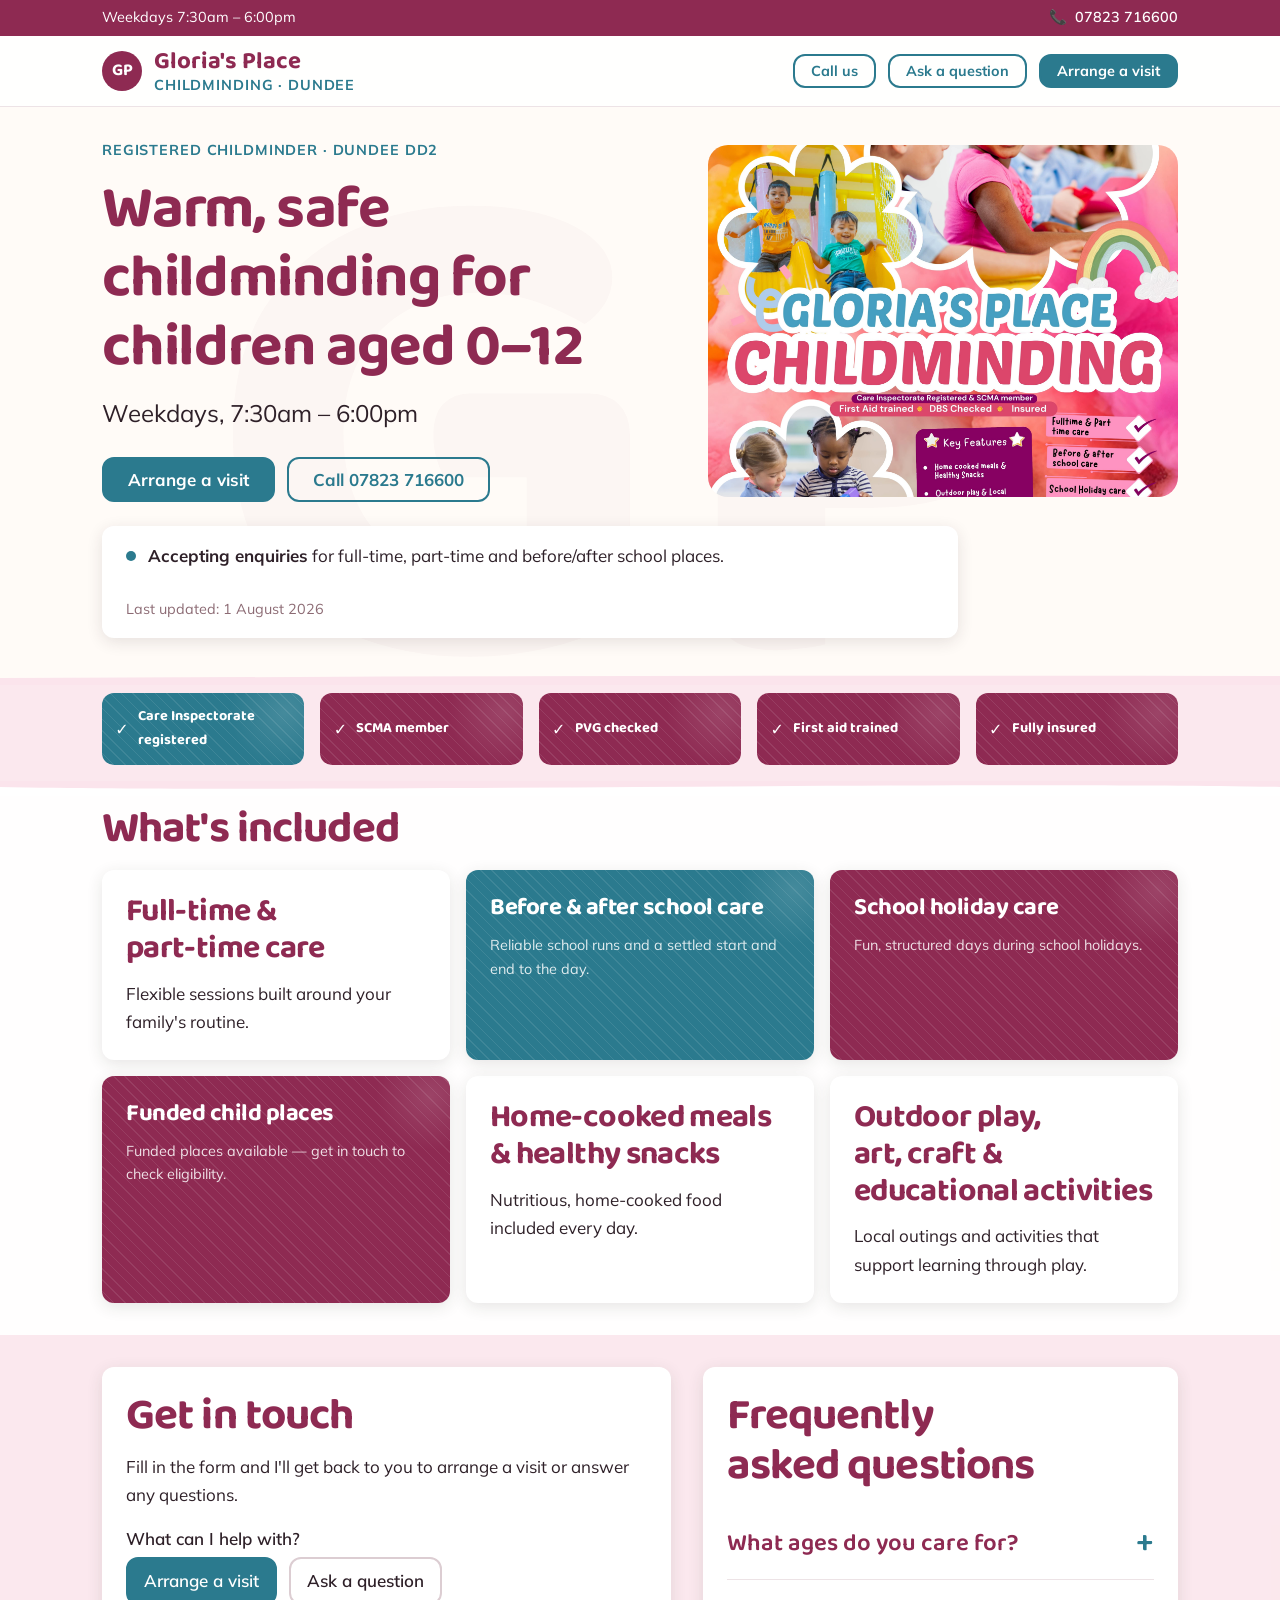
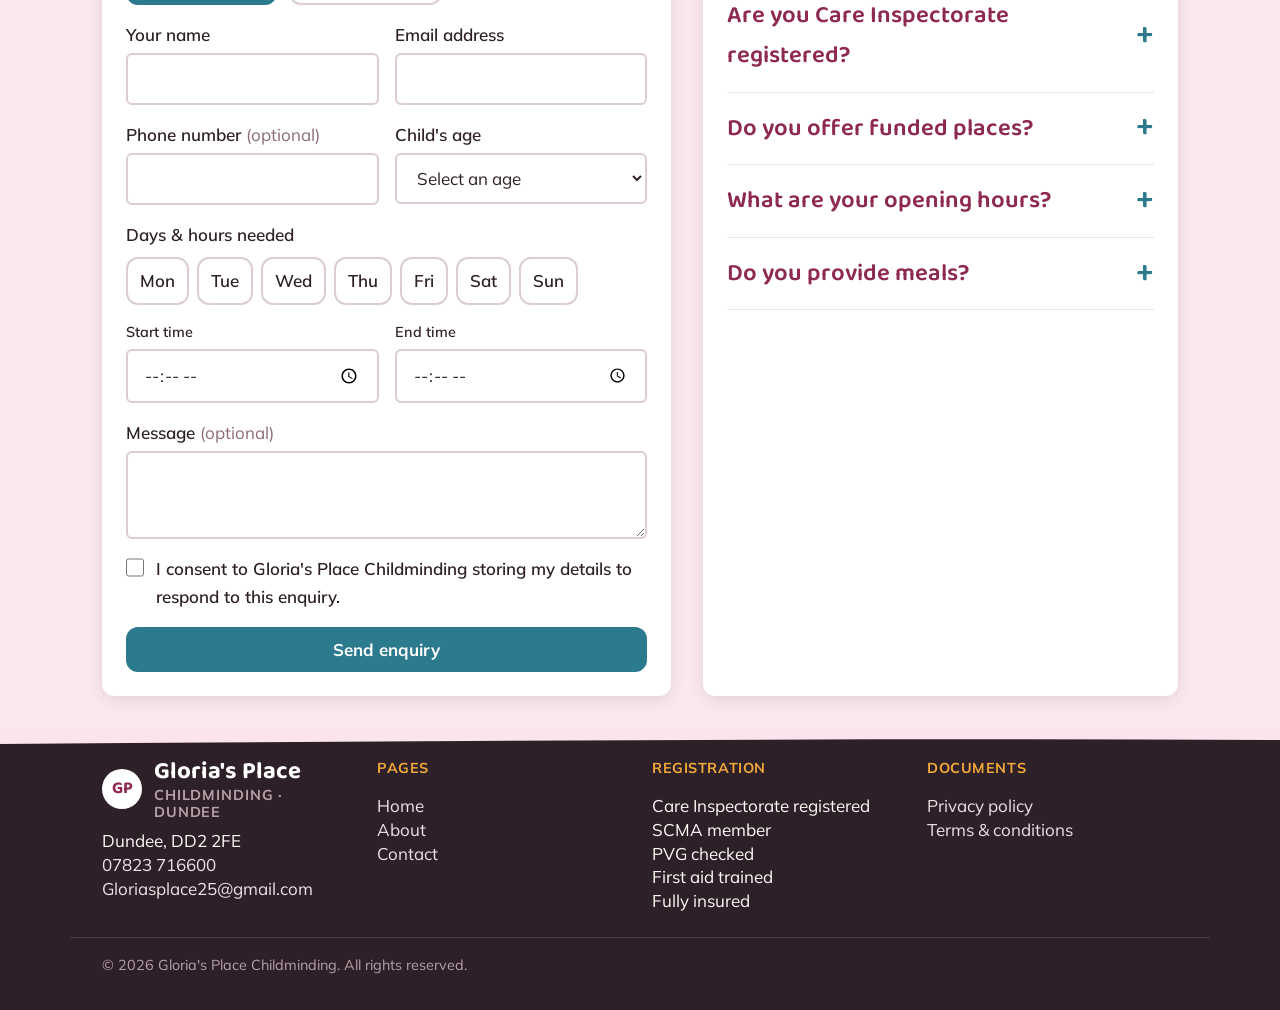
==== index.html @ 7bfb7fba "Add day/time picker for days & hours needed" ====
<!DOCTYPE html>
<html lang="en-GB">
<head>
  <meta charset="UTF-8">
  <meta name="viewport" content="width=device-width, initial-scale=1">
  <title>Gloria's Place Childminding | Registered Childminder in Dundee DD2</title>
  <meta name="description" content="Gloria's Place Childminding is a Care Inspectorate registered childminder in Dundee DD2, offering warm, safe full-time, part-time, before/after school and holiday care for children aged 0–12.">
  <link rel="canonical" href="https://www.gloriasplacechildminding.com/">

  <!-- Open Graph -->
  <meta property="og:type" content="website">
  <meta property="og:title" content="Gloria's Place Childminding | Registered Childminder in Dundee DD2">
  <meta property="og:description" content="Care Inspectorate registered childminder in Dundee DD2. Warm, safe care for ages 0–12, weekdays 7:30am–6:00pm.">
  <meta property="og:url" content="https://www.gloriasplacechildminding.com/">
  <meta property="og:image" content="https://www.gloriasplacechildminding.com/img/og-image.jpg">
  <meta property="og:locale" content="en_GB">

  <!-- Fonts: Baloo 2 (headings) + Mulish (body) — see css/styles.css --font-heading / --font-body -->
  <link rel="preconnect" href="https://fonts.googleapis.com">
  <link rel="preconnect" href="https://fonts.gstatic.com" crossorigin>
  <link href="https://fonts.googleapis.com/css2?family=Baloo+2:wght@500;600;700&family=Mulish:ital,wght@0,400;0,500;0,600;0,700;1,400&display=swap" rel="stylesheet">

  <link rel="stylesheet" href="css/styles.css">

  <!-- ChildCare structured data -->
  <script type="application/ld+json">
  {
    "@context": "https://schema.org",
    "@type": "ChildCare",
    "name": "Gloria's Place Childminding",
    "url": "https://www.gloriasplacechildminding.com/",
    "telephone": "+447823716600",
    "email": "Gloriasplace25@gmail.com",
    "address": {
      "@type": "PostalAddress",
      "addressLocality": "Dundee",
      "postalCode": "DD2 2FE",
      "addressCountry": "GB"
    },
    "areaServed": "Dundee",
    "openingHoursSpecification": [
      {
        "@type": "OpeningHoursSpecification",
        "dayOfWeek": ["Monday", "Tuesday", "Wednesday", "Thursday", "Friday"],
        "opens": "07:30",
        "closes": "18:00"
      }
    ],
    "memberOf": {
      "@type": "Organization",
      "name": "Scottish Childminding Association (SCMA)"
    }
  }
  </script>

  <style>
    /* ==========================================================================
       Page-specific CSS for index.html
       Not yet in css/styles.css — move into the stylesheet once stable.
       Uses only tokens/classes already defined in css/styles.css.
       ========================================================================== */

    /* --------------------------------------------------------------------------
       Utility strip — thin bar above the main header
       White text verified against --berry — 8.1:1, passes WCAG AA.
       -------------------------------------------------------------------------- */
    .utility-strip {
      background: var(--berry);
      color: #fff;
    }

    .utility-strip__inner {
      display: flex;
      align-items: center;
      justify-content: space-between;
      gap: var(--space-4);
      height: 36px;
      font-size: var(--step--1);
    }

    .utility-strip__hours {
      white-space: nowrap;
    }

    .utility-strip__phone {
      display: inline-flex;
      align-items: center;
      gap: var(--space-2);
      color: #fff;
      text-decoration: none;
      font-weight: 600;
      white-space: nowrap;
    }

    .utility-strip__phone:hover {
      text-decoration: underline;
    }

    @media (max-width: 639.98px) {
      .utility-strip {
        display: none;
      }
    }

    /* --------------------------------------------------------------------------
       Sticky header + nav disclosure
       -------------------------------------------------------------------------- */
    .site-header {
      position: sticky;
      top: 0;
      z-index: 50;
      background: rgba(255, 255, 255, 0.85);
      backdrop-filter: blur(8px);
      -webkit-backdrop-filter: blur(8px);
      border-bottom: 1px solid var(--n-200);
    }

    /* backdrop-filter (above) makes .site-header a containing block for
       any position:fixed descendant — including .nav-panel, which is
       exactly such a descendant once the mobile menu opens. Left as-is,
       the "full-screen" panel would be trapped inside the ~80px header
       bar instead of covering the viewport. Drop the filter while the
       panel is open so .nav-panel's fixed positioning resolves against
       the real viewport instead. */
    body.nav-open .site-header {
      backdrop-filter: none;
      -webkit-backdrop-filter: none;
    }

    .site-header__inner {
      display: grid;
      grid-template-columns: auto 1fr auto;
      align-items: center;
      gap: var(--space-4);
      padding-block: var(--space-3);
    }

    .logo {
      display: inline-flex;
      align-items: center;
      gap: var(--space-3);
      text-decoration: none;
    }

    .logo__mark {
      display: inline-flex;
      align-items: center;
      justify-content: center;
      width: 40px;
      height: 40px;
      flex-shrink: 0;
      border-radius: 50%;
      background: var(--berry);
      color: #fff;
      font-family: var(--font-heading);
      font-weight: 700;
      font-size: var(--step-0);
    }

    .logo__lockup {
      display: flex;
      flex-direction: column;
      line-height: 1.2;
    }

    .logo__name {
      font-family: var(--font-heading);
      font-size: var(--step-1);
      font-weight: 700;
      color: var(--berry);
    }

    .logo__tagline {
      font-size: var(--step--1);
      font-weight: 700;
      text-transform: uppercase;
      letter-spacing: 0.06em;
      color: var(--teal);
    }

    .site-nav {
      justify-self: center;
    }

    .site-header__actions {
      display: flex;
      align-items: center;
      gap: var(--space-3);
      justify-self: end;
      flex-shrink: 0;
    }

    /* Below 900px only "Arrange a visit" stays visible in the header —
       "Call us" and "Ask a question" move into the hamburger menu
       (.nav-actions) instead, and calling is also available via the
       sticky mobile bar. */
    @media (max-width: 899.98px) {
      .nav-call,
      .nav-question {
        display: none;
      }
    }

    /* Mobile nav uses <details>/<summary> as a no-JS accessible disclosure */
    .nav-disclosure {
      position: relative;
    }

    .nav-toggle {
      display: inline-flex;
      align-items: center;
      gap: var(--space-2);
      list-style: none;
      cursor: pointer;
      padding: var(--space-2) var(--space-3);
      border-radius: var(--radius-sm);
      font-weight: 600;
      color: var(--ink);
    }

    .nav-toggle::-webkit-details-marker {
      display: none;
    }

    .nav-toggle__bars,
    .nav-toggle__bars::before,
    .nav-toggle__bars::after {
      display: block;
      width: 22px;
      height: 2px;
      background: var(--ink);
      border-radius: 2px;
    }

    .nav-toggle__bars {
      position: relative;
    }

    .nav-toggle__bars::before,
    .nav-toggle__bars::after {
      content: "";
      position: absolute;
      left: 0;
    }

    .nav-toggle__bars::before {
      top: -7px;
    }

    .nav-toggle__bars::after {
      top: 7px;
    }

    .nav-links {
      display: flex;
      flex-direction: column;
      gap: var(--space-1);
      padding: var(--space-3) 0 0;
      margin: 0;
    }

    .nav-links a {
      display: block;
      padding: var(--space-2) var(--space-3);
      text-decoration: none;
      font-weight: 600;
      color: var(--ink);
      border-radius: var(--radius-sm);
    }

    .nav-links a:hover {
      color: var(--teal);
      background: var(--blush);
    }

    /* Duplicate CTAs shown only inside the open hamburger menu, below
       900px, so "Call us" and "Ask us" aren't lost on mobile. */
    .nav-actions {
      display: flex;
      flex-direction: column;
      gap: var(--space-2);
      margin-top: var(--space-2);
      padding-top: var(--space-3);
      border-top: 1px solid var(--n-200);
    }

    .nav-actions__row {
      display: grid;
      grid-template-columns: 1fr 1fr;
      gap: var(--space-2);
    }

    /* Below 900px the open menu is a full-screen panel rather than an
       in-flow dropdown — the <nav> it lives in is only as wide as the
       hamburger button itself (see the header-overflow fix elsewhere in
       this file), far too narrow for the nav links and buttons once
       opened. Detaching it with position: fixed lets it use the whole
       viewport instead of being squeezed into that column.
       This also restores the browser's native "hide non-summary content
       while <details> is closed" behaviour, which the unconditional
       .nav-links{display:flex} above defeats (author styles always beat
       the UA stylesheet) — scoped to mobile only, so desktop's always-on
       horizontal nav (≥900px, below) is unaffected. */
    @media (max-width: 899.98px) {
      .nav-disclosure:not([open]) .nav-panel {
        display: none;
      }

      .nav-panel {
        position: fixed;
        inset: 0;
        z-index: 70;
        display: flex;
        flex-direction: column;
        background: var(--cream);
        padding: var(--space-3);
        overflow-y: auto;
      }

      .nav-panel__top {
        display: flex;
        align-items: center;
        justify-content: space-between;
        gap: var(--space-3);
        flex-shrink: 0;
        padding-bottom: var(--space-3);
        border-bottom: 1px solid var(--n-200);
      }

      .nav-panel__close {
        display: inline-flex;
        align-items: center;
        justify-content: center;
        width: 40px;
        height: 40px;
        flex-shrink: 0;
        border: none;
        background: transparent;
        border-radius: var(--radius-sm);
        font-size: 1.75rem;
        line-height: 1;
        color: var(--ink);
      }

      .nav-panel__close:hover {
        background: var(--blush);
      }

      .nav-panel .nav-links {
        margin-top: var(--space-3);
        gap: 0;
      }

      /* min-height (not just padding) guarantees the ≥40px tap target
         even if a link's text is short enough that padding alone
         wouldn't reach it; nowrap keeps "What's included" on one line
         now that the panel is full width, not a cramped 95px column. */
      .nav-panel .nav-links a {
        display: flex;
        align-items: center;
        min-height: 40px;
        padding: 6px var(--space-2);
        white-space: nowrap;
      }

      .nav-panel .nav-actions {
        margin-top: auto;
        padding-top: var(--space-3);
        border-top: none;
      }
    }

    @media (min-width: 900px) {
      .nav-toggle {
        display: none;
      }

      /* Overrides the browser's default "hide non-summary content of a
         closed <details>" behaviour so the nav stays a normal horizontal
         row on wider screens regardless of the details' open state. */
      .nav-links {
        display: flex !important;
        flex-direction: row;
        gap: var(--space-3);
        padding: 0;
      }

      .nav-links a {
        padding: var(--space-2) 0;
      }

      /* The full-screen mobile panel's own logo/close row and its
         duplicate buttons have no part on desktop — the real logo and
         buttons live in their own header elements, and the nav row
         above is always visible regardless of the details' state. */
      .nav-panel__top {
        display: none !important;
      }

      .nav-actions {
        display: none !important;
      }

      /* Only worth pinning to full size once it's sharing the row with
         the logo and full nav (≥900px) — see .nav-cta below. */
      .nav-cta {
        flex-shrink: 0;
      }
    }

    /* Header gets crowded with logo + nav + three buttons in this range —
       widen the nav-link gap back out once there's more room to spare. */
    @media (min-width: 1100px) {
      .nav-links {
        gap: var(--space-5);
      }
    }

    /* Below 900px .nav-cta is a plain flex child (not flex-shrink:0 — see
       the ≥900px override above) so its label can wrap onto a second line
       instead of forcing the header wider than the viewport. Even so,
       logo + hamburger + this button don't all fit under ~400px, and the
       sticky mobile bar already duplicates both actions at the bottom of
       the screen, so drop it there rather than let the header overflow. */
    @media (max-width: 399.98px) {
      .site-header__actions {
        display: none;
      }
    }

    /* --------------------------------------------------------------------------
       Hero
       -------------------------------------------------------------------------- */
    .hero__inner {
      display: grid;
      gap: var(--space-6);
    }

    @media (min-width: 760px) {
      .hero__inner {
        grid-template-columns: 1.1fr 0.9fr;
        align-items: center;
      }
    }

    .eyebrow {
      font-size: var(--step--1);
      font-weight: 700;
      text-transform: uppercase;
      letter-spacing: 0.06em;
      color: var(--teal);
      margin-bottom: var(--space-3);
    }

    .hero__hours {
      font-size: var(--step-1);
      color: var(--ink);
      margin-top: var(--space-3);
    }

    .hero__actions {
      display: flex;
      flex-wrap: wrap;
      gap: var(--space-3);
      margin-top: var(--space-5);
    }

    .hero__media {
      aspect-ratio: 4 / 3;
      overflow: hidden;
    }

    .hero__photo {
      display: block;
      width: 100%;
      height: 100%;
      object-fit: cover;
      object-position: center;
      border-radius: var(--radius-lg);
    }

    /* --------------------------------------------------------------------------
       Availability card
       -------------------------------------------------------------------------- */
    .availability-card {
      display: inline-flex;
      align-items: center;
      gap: var(--space-3);
      background: #fff;
      border-radius: var(--radius-md);
      box-shadow: var(--shadow);
      padding: var(--space-4) var(--space-5);
      flex-wrap: wrap;
    }

    .availability-dot {
      width: 10px;
      height: 10px;
      border-radius: 50%;
      background: var(--teal);
      flex-shrink: 0;
    }

    .availability-updated {
      color: var(--n-500);
      font-size: var(--step--1);
      width: 100%;
    }

    /* --------------------------------------------------------------------------
       Trust strip
       -------------------------------------------------------------------------- */
    .trust-list {
      display: grid;
      grid-template-columns: repeat(2, 1fr);
      gap: var(--space-4);
    }

    @media (min-width: 900px) {
      .trust-list {
        grid-template-columns: repeat(5, 1fr);
      }
    }

    /* .trust-item just stretches the grid cell; its .card-solid__content
       (flex, see below) holds the actual icon + label arrangement so that
       content still centres correctly if a sibling card grows taller. */
    .trust-item {
      display: flex;
    }

    .trust-item .card-solid__content {
      display: flex;
      flex-direction: column;
      align-items: flex-start;
      gap: var(--space-2);
      text-align: left;
      width: 100%;
    }

    @media (min-width: 900px) {
      .trust-item .card-solid__content {
        flex-direction: row;
        align-items: center;
      }
    }

    .trust-item__icon {
      display: inline-flex;
      align-items: center;
      justify-content: center;
      width: 16px;
      height: 16px;
      font-size: 1rem;
      line-height: 1;
      color: #fff;
      flex-shrink: 0;
    }

    .trust-item__label {
      font-family: var(--font-heading);
      font-size: var(--step--1);
      font-weight: 700;
      color: #fff;
    }

    /* --------------------------------------------------------------------------
       What's included cards
       -------------------------------------------------------------------------- */
    .card-grid {
      display: grid;
      gap: var(--space-4);
    }

    @media (min-width: 640px) {
      .card-grid {
        grid-template-columns: repeat(2, 1fr);
      }
    }

    @media (min-width: 960px) {
      .card-grid {
        grid-template-columns: repeat(3, 1fr);
      }
    }

    .card {
      background: #fff;
      border-radius: var(--radius-md);
      box-shadow: var(--shadow);
      padding: var(--space-5);
    }

    /* .card-solid already matches .card's border-radius/padding — add the
       same shadow so solid and plain cards read as one consistent grid. */
    .card-grid .card-solid {
      box-shadow: var(--shadow);
    }

    /* --------------------------------------------------------------------------
       Get in touch + FAQ — single band, two columns at 1024px+
       -------------------------------------------------------------------------- */
    .contact-faq {
      display: grid;
      gap: var(--space-6);
    }

    .contact-faq__form,
    .contact-faq__faq {
      background: #fff;
      border-radius: var(--radius-md);
      padding: var(--space-5);
      box-shadow: var(--shadow);
    }

    @media (max-width: 639.98px) {
      .contact-faq__form,
      .contact-faq__faq {
        padding: var(--space-4);
      }
    }

    @media (min-width: 1024px) {
      .contact-faq {
        /* Form gets slightly more room than the FAQ column for its fields */
        grid-template-columns: 1.2fr 1fr;
        /* Stretch (not start) so both cards match height */
        align-items: stretch;
      }
    }

    .faq-item {
      border-bottom: 1px solid var(--n-200);
      padding-block: var(--space-4);
    }

    .faq-item summary {
      display: flex;
      align-items: center;
      justify-content: space-between;
      gap: var(--space-3);
      list-style: none;
      cursor: pointer;
      font-family: var(--font-heading);
      color: var(--berry);
      font-weight: 600;
      font-size: var(--step-1);
    }

    .faq-item summary::-webkit-details-marker {
      display: none;
    }

    .faq-item summary::after {
      content: "+";
      font-size: var(--step-2);
      color: var(--teal);
      line-height: 1;
      flex-shrink: 0;
    }

    .faq-item[open] summary::after {
      content: "\2212";
    }

    .faq-item p {
      margin-top: var(--space-3);
    }

    .enquiry-form {
      display: grid;
      gap: var(--space-4);
    }

    .enquiry-form textarea {
      min-height: 5.5rem;
    }

    @media (min-width: 640px) {
      .enquiry-form {
        grid-template-columns: 1fr 1fr;
      }

      .field--full,
      .enquiry-submit {
        grid-column: 1 / -1;
      }
    }

    .field-optional {
      font-weight: 400;
      color: var(--n-500);
    }

    /* "What can I help with?" chips — real radio inputs, visually hidden
       (not display:none, so they stay focusable) with the adjacent label
       styled as the tappable chip. */
    .field--intent {
      border: 0;
      padding: 0;
      min-width: 0;
    }

    .field--intent legend {
      display: block;
      font-weight: 600;
      color: var(--ink);
      margin-bottom: var(--space-1);
      padding: 0;
    }

    .intent-choices {
      display: flex;
      flex-wrap: wrap;
      gap: var(--space-3);
    }

    .intent-chip {
      display: inline-flex;
      align-items: center;
      justify-content: center;
      padding: var(--space-2) var(--space-4);
      border: 2px solid var(--n-300);
      border-radius: var(--radius-md);
      margin-bottom: 0;
      font-weight: 600;
      color: var(--ink);
      cursor: pointer;
      text-align: center;
    }

    .intent-chip:hover {
      border-color: var(--teal);
    }

    .intent-input:checked + .intent-chip {
      background: var(--teal);
      border-color: var(--teal);
      color: #fff;
    }

    .intent-input:focus-visible + .intent-chip {
      outline: 3px solid var(--berry);
      outline-offset: 3px;
      border-radius: var(--radius-sm);
    }

    /* "Days & hours needed" chips — same visually-hidden-input-plus-label
       pattern as .intent-chip above, but checkboxes (multiple selectable)
       instead of radios. */
    .field--days-hours {
      border: 0;
      padding: 0;
      min-width: 0;
    }

    .field--days-hours legend {
      display: block;
      font-weight: 600;
      color: var(--ink);
      margin-bottom: var(--space-2);
      padding: 0;
    }

    .day-choices {
      display: flex;
      flex-wrap: wrap;
      gap: var(--space-2);
      margin-bottom: var(--space-4);
    }

    .day-chip {
      display: inline-flex;
      align-items: center;
      justify-content: center;
      min-width: 3rem;
      padding: var(--space-2) var(--space-3);
      border: 2px solid var(--n-300);
      border-radius: var(--radius-md);
      margin-bottom: 0;
      font-weight: 600;
      color: var(--ink);
      cursor: pointer;
      text-align: center;
    }

    .day-chip:hover {
      border-color: var(--teal);
    }

    .day-input:checked + .day-chip {
      background: var(--teal);
      border-color: var(--teal);
      color: #fff;
    }

    .day-input:focus-visible + .day-chip {
      outline: 3px solid var(--berry);
      outline-offset: 3px;
      border-radius: var(--radius-sm);
    }

    .time-range {
      display: flex;
      gap: var(--space-4);
    }

    .time-range__field {
      flex: 1 1 0%;
    }

    .time-range__field label {
      font-size: var(--step--1);
    }

    .field--checkbox {
      display: flex;
      align-items: flex-start;
      flex-wrap: wrap;
      gap: var(--space-3);
    }

    /* Nudge the checkbox down from the top of the flex line so it aligns
       with the cap-height of the label's first line, not the line box. */
    .field--checkbox input[type="checkbox"] {
      margin-top: 0.2em;
      flex-shrink: 0;
    }

    .field--checkbox label {
      display: inline;
      margin-bottom: 0;
      /* flex-basis: 0 (not auto) — with auto, the flex algorithm sizes this
         item by its full unwrapped sentence width for line-fitting, which
         is wider than the field, so it wraps below the checkbox entirely
         before shrinking ever applies. 0 lets it size purely from grow. */
      flex: 1 1 0%;
    }

    .field--checkbox .form-error {
      flex-basis: 100%;
    }

    /* Footer styles now live in css/styles.css — shared with privacy.html. */

    /* --------------------------------------------------------------------------
       Sticky mobile action bar
       -------------------------------------------------------------------------- */
    .mobile-bar {
      position: fixed;
      left: 0;
      right: 0;
      bottom: 0;
      z-index: 60;
      display: flex;
      box-shadow: var(--shadow);
      border-top: 1px solid var(--n-200);
    }

    .mobile-bar__link {
      flex: 1 1 50%;
      display: flex;
      align-items: center;
      justify-content: center;
      gap: var(--space-2);
      padding: var(--space-4);
      font-weight: 700;
      text-decoration: none;
      color: #fff;
    }

    .mobile-bar__link--call {
      background: var(--teal);
    }

    .mobile-bar__link--enquire {
      background: var(--berry);
    }

    @media (min-width: 760px) {
      .mobile-bar {
        display: none;
      }
    }

    /* .mobile-bar and .nav-panel are both position:fixed but sit in
       different stacking contexts (.nav-panel's ancestor .site-header has
       its own z-index), so .nav-panel's z-index only wins against other
       content inside .site-header — .mobile-bar, being a sibling further
       down the page, would still paint on top of it. Hiding it while the
       panel is open sidesteps that entirely, and doubles as better UX:
       the panel already has its own (bigger) call/enquire actions. */
    body.nav-open .mobile-bar {
      display: none;
    }

    @media (max-width: 759.98px) {
      body {
        padding-bottom: 4.25rem;
      }
    }

    /* --------------------------------------------------------------------------
       Background watermark — large "GP" monogram, fixed behind all content.
       inset: 0 + overflow: hidden keeps the container pinned to the exact
       viewport box, so the oversized 55vw text can never widen the page's
       scrollable area, however wide the glyphs render.
       -------------------------------------------------------------------------- */
    .watermark {
      position: fixed;
      inset: 0;
      z-index: -1;
      display: flex;
      align-items: center;
      justify-content: center;
      overflow: hidden;
      pointer-events: none;
    }

    .watermark__text {
      font-family: var(--font-heading);
      font-weight: 700;
      font-size: 55vw;
      line-height: 1;
      white-space: nowrap;
      color: var(--berry);
      opacity: 0.025;
    }

    /* Solid section backgrounds sit above the watermark in paint order and
       hide it completely, so the light bands below are let down to ~80%
       opacity. Scoped to index.html only (privacy.html reuses .band--paper
       and has no watermark). Cards, form fields and the footer are left
       untouched — they stay fully opaque. */
    #about.band--blush,
    #enquiry.band--blush {
      background: rgba(251, 228, 236, 0.8); /* --blush at 80% */
    }

    #included.band--paper {
      background: rgba(255, 255, 255, 0.8); /* #fff at 80% */
    }
  </style>
</head>
<body>
  <div class="watermark" aria-hidden="true">
    <span class="watermark__text">GP</span>
  </div>

  <a class="skip" href="#main">Skip to main content</a>

  <!-- ==========================================================================
       Utility strip
       ========================================================================== -->
  <div class="utility-strip">
    <div class="wrap utility-strip__inner">
      <p class="utility-strip__hours">Weekdays 7:30am – 6:00pm</p>
      <a class="utility-strip__phone" href="tel:07823716600">
        <span aria-hidden="true">&#128222;</span> 07823 716600
      </a>
    </div>
  </div>

  <!-- ==========================================================================
       Header
       ========================================================================== -->
  <header class="site-header">
    <div class="wrap site-header__inner">
      <a class="logo" href="#top">
        <span class="logo__mark" aria-hidden="true">GP</span>
        <span class="logo__lockup">
          <span class="logo__name">Gloria's Place</span>
          <span class="logo__tagline">Childminding · Dundee</span>
        </span>
      </a>

      <nav class="site-nav" aria-label="Primary">
        <details class="nav-disclosure">
          <summary class="nav-toggle" aria-label="Menu">
            <span class="nav-toggle__bars" aria-hidden="true"></span>
            Menu
          </summary>
          <div class="nav-panel">
            <div class="nav-panel__top">
              <a class="logo" href="#top">
                <span class="logo__mark" aria-hidden="true">GP</span>
                <span class="logo__lockup">
                  <span class="logo__name">Gloria's Place</span>
                  <span class="logo__tagline">Childminding · Dundee</span>
                </span>
              </a>
              <button type="button" class="nav-panel__close" aria-label="Close menu">
                <span aria-hidden="true">&times;</span>
              </button>
            </div>

            <ul class="nav-links">
              <li><a href="#top">Home</a></li>
              <li><a href="#about">About</a></li>
              <li><a href="#included">What's included</a></li>
              <li><a href="#faq">Questions</a></li>
              <li><a href="#enquiry">Contact</a></li>
            </ul>

            <div class="nav-actions">
              <a class="btn btn--primary btn--wide" href="?intent=visit#enquiry">Arrange a visit</a>
              <div class="nav-actions__row">
                <a class="btn btn--ghost" href="tel:07823716600">Call us</a>
                <a class="btn btn--ghost" href="?intent=question#enquiry">Ask us</a>
              </div>
            </div>
          </div>
        </details>
      </nav>

      <div class="site-header__actions">
        <a class="btn btn--ghost btn--sm nav-call" href="tel:07823716600">Call us</a>
        <a class="btn btn--ghost btn--sm nav-question" href="?intent=question#enquiry">Ask a question</a>
        <a class="btn btn--primary btn--sm nav-cta" href="?intent=visit#enquiry">Arrange a visit</a>
      </div>
    </div>
  </header>

  <main id="main">
    <!-- ==========================================================================
         Hero
         ========================================================================== -->
    <section class="hero band" id="top">
      <div class="wrap hero__inner">
        <div class="hero__content">
          <p class="eyebrow">Registered childminder · Dundee DD2</p>
          <h1>Warm, safe childminding for children aged 0–12</h1>
          <p class="hero__hours">Weekdays, 7:30am – 6:00pm</p>
          <div class="hero__actions">
            <a class="btn btn--primary" href="?intent=visit#enquiry">Arrange a visit</a>
            <a class="btn btn--ghost" href="tel:07823716600">Call 07823 716600</a>
          </div>
        </div>
        <div class="hero__media">
          <!-- TODO: temporary stand-in — replace with a real photo of the setting -->
          <img
            class="hero__photo"
            src="img/flyer.jpg"
            width="3712"
            height="5250"
            loading="eager"
            alt="Gloria's Place Childminding flyer showing services and contact details"
          >
        </div>
      </div>
    </section>

    <!-- ==========================================================================
         Availability
         ========================================================================== -->
    <section class="band" id="availability-section">
      <div class="wrap">
        <h2 class="visually-hidden" id="availability-heading">Current availability</h2>
        <div id="availability" class="availability-card" role="status" aria-live="polite" aria-labelledby="availability-heading">
          <span class="availability-dot" aria-hidden="true"></span>
          <p><strong>Accepting enquiries</strong> for full-time, part-time and before/after school places.</p>
          <p class="availability-updated">Last updated: <time datetime="2026-08-01">1 August 2026</time></p>
        </div>
      </div>
    </section>

    <svg class="divider divider--about" viewBox="0 0 1440 60" preserveAspectRatio="none" aria-hidden="true" style="background-color: var(--cream);">
      <path d="M0,32 C480,26 960,20 1440,24 L1440,60 L0,60 Z" style="fill: var(--blush);"></path>
    </svg>

    <!-- ==========================================================================
         Trust strip
         ========================================================================== -->
    <section class="band band--tight band--blush" id="about" aria-label="Accreditations and checks">
      <div class="wrap">
        <h2 class="visually-hidden">Accreditations and checks</h2>
        <ul class="trust-list">
          <li class="trust-item card-solid card-solid--sm card-solid--teal">
            <div class="card-solid__content">
              <span class="trust-item__icon" aria-hidden="true">&#10003;</span>
              <strong class="trust-item__label">Care Inspectorate registered</strong>
            </div>
            <!-- TODO: insert the actual Care Inspectorate registration/CS number once confirmed -->
          </li>
          <li class="trust-item card-solid card-solid--sm">
            <div class="card-solid__content">
              <span class="trust-item__icon" aria-hidden="true">&#10003;</span>
              <strong class="trust-item__label">SCMA member</strong>
            </div>
          </li>
          <li class="trust-item card-solid card-solid--sm">
            <div class="card-solid__content">
              <span class="trust-item__icon" aria-hidden="true">&#10003;</span>
              <strong class="trust-item__label">PVG checked</strong>
            </div>
          </li>
          <li class="trust-item card-solid card-solid--sm">
            <div class="card-solid__content">
              <span class="trust-item__icon" aria-hidden="true">&#10003;</span>
              <strong class="trust-item__label">First aid trained</strong>
            </div>
          </li>
          <li class="trust-item card-solid card-solid--sm">
            <div class="card-solid__content">
              <span class="trust-item__icon" aria-hidden="true">&#10003;</span>
              <strong class="trust-item__label">Fully insured</strong>
            </div>
          </li>
        </ul>
      </div>
    </section>

    <svg class="divider divider--included" viewBox="0 0 1440 60" preserveAspectRatio="none" aria-hidden="true" style="background-color: var(--blush);">
      <path d="M0,24 C360,48 1080,0 1440,24 L1440,60 L0,60 Z" style="fill: #fff;"></path>
    </svg>

    <!-- ==========================================================================
         What's included
         ========================================================================== -->
    <section class="band band--paper" id="included">
      <div class="wrap">
        <h2>What's included</h2>
        <div class="card-grid">
          <article class="card">
            <h3>Full-time &amp; part-time care</h3>
            <p>Flexible sessions built around your family's routine.</p>
          </article>
          <article class="card-solid card-solid--teal">
            <div class="card-solid__content">
              <h3 class="card-solid__value">Before &amp; after school care</h3>
              <p class="card-solid__note">Reliable school runs and a settled start and end to the day.</p>
            </div>
          </article>
          <article class="card-solid">
            <div class="card-solid__content">
              <h3 class="card-solid__value">School holiday care</h3>
              <p class="card-solid__note">Fun, structured days during school holidays.</p>
            </div>
          </article>
          <article class="card-solid">
            <div class="card-solid__content">
              <h3 class="card-solid__value">Funded child places</h3>
              <p class="card-solid__note">Funded places available — get in touch to check eligibility.</p>
            </div>
          </article>
          <article class="card">
            <h3>Home-cooked meals &amp; healthy snacks</h3>
            <p>Nutritious, home-cooked food included every day.</p>
          </article>
          <article class="card">
            <h3>Outdoor play, art, craft &amp; educational activities</h3>
            <p>Local outings and activities that support learning through play.</p>
          </article>
        </div>
      </div>
    </section>

    <!-- TODO: testimonials or about section goes here once content is available -->

    <!-- ==========================================================================
         Get in touch + FAQ
         ========================================================================== -->
    <section class="band band--blush" id="enquiry">
      <div class="wrap contact-faq">
        <div class="contact-faq__form">
          <h2>Get in touch</h2>
          <p>Fill in the form and I'll get back to you to arrange a visit or answer any questions.</p>

          <form class="enquiry-form" action="#" method="post" novalidate>
            <fieldset class="field field--full field--intent">
              <legend>What can I help with?</legend>
              <div class="intent-choices">
                <input type="radio" id="intent-visit" name="intent" value="visit" class="visually-hidden intent-input" checked>
                <label for="intent-visit" class="intent-chip">Arrange a visit</label>

                <input type="radio" id="intent-question" name="intent" value="question" class="visually-hidden intent-input">
                <label for="intent-question" class="intent-chip">Ask a question</label>
              </div>
            </fieldset>

            <div class="field">
              <label for="parent-name">Your name</label>
              <input type="text" id="parent-name" name="parent-name" autocomplete="name" aria-describedby="parent-name-error" required>
              <span class="form-error" id="parent-name-error">Please enter your name.</span>
            </div>

            <div class="field">
              <label for="email">Email address</label>
              <input type="email" id="email" name="email" autocomplete="email" aria-describedby="email-error" required>
              <span class="form-error" id="email-error">Please enter a valid email address.</span>
            </div>

            <div class="field">
              <label for="phone">Phone number <span class="field-optional">(optional)</span></label>
              <input type="tel" id="phone" name="phone" autocomplete="tel" aria-describedby="phone-error">
              <span class="form-error" id="phone-error">Please enter a valid phone number.</span>
            </div>

            <div class="field">
              <label for="child-age">Child's age</label>
              <select id="child-age" name="child-age" aria-describedby="child-age-error" required>
                <option value="">Select an age</option>
                <option value="under-1">Under 1</option>
                <option value="1-2">1–2 years</option>
                <option value="3-4">3–4 years</option>
                <option value="5-7">5–7 years</option>
                <option value="8-12">8–12 years</option>
              </select>
              <span class="form-error" id="child-age-error">Please select your child's age.</span>
            </div>

            <fieldset class="field field--full field--days-hours">
              <legend>Days &amp; hours needed</legend>

              <div class="day-choices">
                <input type="checkbox" id="day-mon" class="visually-hidden day-input" value="Mon">
                <label for="day-mon" class="day-chip">Mon</label>

                <input type="checkbox" id="day-tue" class="visually-hidden day-input" value="Tue">
                <label for="day-tue" class="day-chip">Tue</label>

                <input type="checkbox" id="day-wed" class="visually-hidden day-input" value="Wed">
                <label for="day-wed" class="day-chip">Wed</label>

                <input type="checkbox" id="day-thu" class="visually-hidden day-input" value="Thu">
                <label for="day-thu" class="day-chip">Thu</label>

                <input type="checkbox" id="day-fri" class="visually-hidden day-input" value="Fri">
                <label for="day-fri" class="day-chip">Fri</label>

                <input type="checkbox" id="day-sat" class="visually-hidden day-input" value="Sat">
                <label for="day-sat" class="day-chip">Sat</label>

                <input type="checkbox" id="day-sun" class="visually-hidden day-input" value="Sun">
                <label for="day-sun" class="day-chip">Sun</label>
              </div>

              <div class="time-range">
                <div class="time-range__field">
                  <label for="start-time">Start time</label>
                  <input type="time" id="start-time">
                </div>
                <div class="time-range__field">
                  <label for="end-time">End time</label>
                  <input type="time" id="end-time">
                </div>
              </div>

              <input type="hidden" id="days-hours" name="days-hours">
              <span class="form-error" id="days-hours-error">Please let us know the days and hours you need.</span>
            </fieldset>

            <div class="field field--full">
              <label for="message">Message <span class="field-optional">(optional)</span></label>
              <textarea id="message" name="message" aria-describedby="message-error"></textarea>
              <span class="form-error" id="message-error">There's a problem with your message.</span>
            </div>

            <div class="field field--checkbox field--full">
              <input type="checkbox" id="consent" name="consent" aria-describedby="consent-error" required>
              <label for="consent">I consent to Gloria's Place Childminding storing my details to respond to this enquiry.</label>
              <span class="form-error" id="consent-error">Please confirm consent to continue.</span>
            </div>

            <button type="submit" class="btn btn--primary btn--wide enquiry-submit">Send enquiry</button>
          </form>
        </div>

        <div class="contact-faq__faq" id="faq">
          <h2 id="faq-heading">Frequently asked questions</h2>
          <div class="faq-list">
            <details class="faq-item">
              <summary>What ages do you care for?</summary>
              <p>I care for children aged 0–12, including before and after school care and school holiday care.</p>
            </details>
            <details class="faq-item">
              <summary>Are you Care Inspectorate registered?</summary>
              <p>Yes — I'm registered with the Care Inspectorate, a member of the Scottish Childminding Association (SCMA), PVG checked, first aid trained and fully insured.</p>
            </details>
            <details class="faq-item">
              <summary>Do you offer funded places?</summary>
              <p>Yes, funded child places are available — get in touch to check current availability for your child's age group.</p>
            </details>
            <details class="faq-item">
              <summary>What are your opening hours?</summary>
              <p>I'm open weekdays from 7:30am to 6:00pm, offering full-time and part-time care.</p>
            </details>
            <details class="faq-item">
              <summary>Do you provide meals?</summary>
              <p>Yes, home-cooked meals and healthy snacks are included, alongside outdoor play, local outings, and art, craft and educational activities.</p>
            </details>
          </div>
        </div>
      </div>
    </section>
  </main>

  <svg class="divider divider--footer" viewBox="0 0 1440 60" preserveAspectRatio="none" aria-hidden="true" style="background-color: var(--blush);">
    <path d="M0,32 C480,26 960,20 1440,24 L1440,60 L0,60 Z" style="fill: var(--ink);"></path>
  </svg>

  <!-- ==========================================================================
       Footer
       ========================================================================== -->
  <footer class="site-footer">
    <div class="wrap footer__inner">
      <div class="footer__col">
        <div class="logo">
          <span class="logo__mark" aria-hidden="true">GP</span>
          <span class="logo__lockup">
            <span class="logo__name">Gloria's Place</span>
            <span class="logo__tagline">Childminding · Dundee</span>
          </span>
        </div>
        <address>
          Dundee, DD2 2FE<br class="footer__addr-break">
          <a href="tel:07823716600">07823 716600</a><br>
          <a href="mailto:Gloriasplace25@gmail.com">Gloriasplace25@gmail.com</a>
        </address>
      </div>

      <div class="footer__col footer__col--pages">
        <p class="footer__heading">Pages</p>
        <ul class="footer__links-list">
          <li><a href="#top">Home</a></li>
          <li><a href="#about">About</a></li>
          <li><a href="#enquiry">Contact</a></li>
        </ul>
      </div>

      <div class="footer__col footer__col--documents">
        <p class="footer__heading">Documents</p>
        <ul class="footer__links-list">
          <li><a href="privacy.html">Privacy policy</a></li>
          <!-- TODO: build terms.html — placeholder link until the page exists -->
          <li><a href="#">Terms &amp; conditions</a></li>
        </ul>
      </div>

      <div class="footer__col footer__col--registration">
        <p class="footer__heading">Registration</p>
        <ul class="footer__links-list">
          <li>Care Inspectorate registered</li>
          <li>SCMA member</li>
          <li>PVG checked</li>
          <li>First aid trained</li>
          <li>Fully insured</li>
        </ul>
        <!-- TODO: insert the actual Care Inspectorate registration/CS number here once confirmed -->
      </div>
    </div>

    <div class="wrap footer__bottom">
      <p>&copy; 2026 Gloria's Place Childminding. All rights reserved.</p>
    </div>
  </footer>

  <!-- ==========================================================================
       Sticky mobile action bar
       ========================================================================== -->
  <div class="mobile-bar">
    <a class="mobile-bar__link mobile-bar__link--call" href="tel:07823716600">
      <span aria-hidden="true">&#128222;</span> Call
    </a>
    <a class="mobile-bar__link mobile-bar__link--enquire" href="?intent=question#enquiry">
      <span aria-hidden="true">&#9993;</span> Enquire
    </a>
  </div>

  <script src="js/main.js"></script>
  <script>
  (function () {
    "use strict";

    var SUPABASE_URL = "https://kbblexnmskeqhafbdxnx.supabase.co";
    var SUPABASE_ANON_KEY = "eyJhbGciOiJIUzI1NiIsInR5cCI6IkpXVCJ9.eyJpc3MiOiJzdXBhYmFzZSIsInJlZiI6ImtiYmxleG5tc2tlcWhhZmJkeG54Iiwicm9sZSI6ImFub24iLCJpYXQiOjE3ODczNDQ3NjcsImV4cCI6MjEwMjkyMDc2N30.W_TTpvBhGNIcuWMBy1476HAc5oC0QTpnkjOVEPyGtko";

    var form = document.querySelector(".enquiry-form");
    if (!form) return;

    var statusEl = document.createElement("p");
    statusEl.className = "form-status";
    statusEl.setAttribute("role", "status");
    statusEl.setAttribute("aria-live", "polite");
    form.appendChild(statusEl);

    function setStatus(message, isError) {
      statusEl.textContent = message;
      statusEl.classList.toggle("form-status--error", !!isError);
    }

    form.addEventListener("submit", function (event) {
      event.preventDefault();

      var consentInput = form.querySelector("#consent");
      if (!consentInput || !consentInput.checked) {
        alert("Please confirm consent to continue.");
        return;
      }

      var intentInput = form.querySelector('input[name="intent"]:checked');

      var payload = {
        enquiry_type: intentInput ? intentInput.value : null,
        parent_name: form.querySelector("#parent-name").value,
        email: form.querySelector("#email").value,
        phone: form.querySelector("#phone").value,
        child_age: form.querySelector("#child-age").value,
        days_hours_needed: form.querySelector("#days-hours").value,
        message: form.querySelector("#message").value,
        consent_given: consentInput.checked
      };

      var submitBtn = form.querySelector(".enquiry-submit");
      if (submitBtn) submitBtn.disabled = true;

      fetch(SUPABASE_URL + "/rest/v1/enquiries", {
        method: "POST",
        headers: {
          "apikey": SUPABASE_ANON_KEY,
          "Authorization": "Bearer " + SUPABASE_ANON_KEY,
          "Content-Type": "application/json",
          "Prefer": "return=minimal"
        },
        body: JSON.stringify(payload)
      })
        .then(function (response) {
          if (!response.ok) {
            return response.text().then(function (text) {
              throw new Error("Supabase insert failed (" + response.status + "): " + text);
            });
          }
          form.reset();
          setStatus("Thanks! Your enquiry has been sent — I'll get back to you soon.", false);
        })
        .catch(function (error) {
          console.error("Enquiry form submission failed:", error);
          setStatus("Sorry, something went wrong sending your enquiry. Please try again or email us directly.", true);
        })
        .finally(function () {
          if (submitBtn) submitBtn.disabled = false;
        });
    });
  })();
  </script>
</body>
</html>
---- css/styles.css ----
/* ==========================================================================
   Gloria's Place Childminding — CSS foundation
   Vanilla CSS, mobile-first, no framework, no build step.
   Brand: warm pink + teal, desaturated from a print flyer for screen use.
   ========================================================================== */

/* --------------------------------------------------------------------------
   Fonts (Google Fonts)
   Baloo 2   — friendly, rounded  → headings
   Mulish    — clean, readable   → body copy
   Loaded via <link rel="preconnect"> + <link rel="stylesheet"> in the HTML
   <head> — see --font-heading / --font-body below.
   -------------------------------------------------------------------------- */

/* --------------------------------------------------------------------------
   Design tokens
   -------------------------------------------------------------------------- */
:root {
  /* Brand colours — desaturated for screen legibility */
  --berry: #8e2a52; /* headings, strong text */
  --teal: #2b7a8e; /* buttons, links, interactive — darkened from the flyer's
                       #3e8fa8 so white button text clears WCAG AA (4.9:1) */
  --teal-dark: #205d6c; /* hover/active state for teal */
  --blush: #fbe4ec; /* section background tint — deepened for separation from --cream */
  --berry-tint: #f5dce5; /* emphasis section background, deeper than --blush */
  --cream: #fffbf7; /* page background */
  --sun: #f2a93b; /* small accents only — badges, icons, underlines */
  --ink: #2e2028; /* body text */
  --error: #b3392a; /* form validation, desaturated warm red to match palette */
  --error-tint: #f8e2de; /* error message background */
  --success: #3f7a4e; /* form success confirmation, desaturated green to match palette */
  --success-tint: #e3ede3; /* success message background */

  /* Neutral scale — tinted from --ink rather than pure grey */
  --n-100: #f7f1f3; /* faint fills */
  --n-200: #ede3e6; /* hairline borders on light bg */
  --n-300: #dccdd2; /* default borders, dividers */
  --n-400: #b8a0a8; /* disabled text, placeholders */
  --n-500: #8c6b74; /* secondary/muted text on light bg */
  --n-600: #5a424a; /* muted text needing stronger contrast */

  /* Fluid type scale: clamp(min, preferred, max) */
  --step--1: clamp(0.83rem, 0.8rem + 0.14vw, 0.9rem);
  --step-0: clamp(1rem, 0.95rem + 0.25vw, 1.0625rem);
  --step-1: clamp(1.25rem, 1.15rem + 0.5vw, 1.5rem);
  --step-2: clamp(1.6rem, 1.4rem + 1vw, 2rem);
  --step-3: clamp(2rem, 1.7rem + 1.5vw, 2.75rem);
  --step-4: clamp(2.5rem, 2rem + 2.5vw, 3.75rem);

  /* Spacing scale */
  --space-1: 0.25rem;
  --space-2: 0.5rem;
  --space-3: 0.75rem;
  --space-4: 1rem;
  --space-5: 1.5rem;
  --space-6: 2rem;
  --space-7: 3rem;
  --space-8: 4rem;

  /* Radii */
  --radius-sm: 6px;
  --radius-md: 12px;
  --radius-lg: 20px;

  /* Shadow — tinted warm-dark rather than pure black */
  --shadow: 0 4px 16px rgba(46, 32, 40, 0.12);

  /* Fonts */
  --font-heading: "Baloo 2", "Segoe UI", system-ui, sans-serif;
  --font-body: "Mulish", "Segoe UI", system-ui, sans-serif;
}

/* --------------------------------------------------------------------------
   Modern reset
   -------------------------------------------------------------------------- */
*,
*::before,
*::after {
  box-sizing: border-box;
}

* {
  margin: 0;
}

html {
  -webkit-text-size-adjust: 100%;
  text-size-adjust: 100%;
  overflow-x: hidden;
}

body {
  min-height: 100dvh;
  line-height: 1.65;
  overflow-x: hidden;
}

/* Set via JS while the full-screen mobile nav panel is open, so the page
   behind it can't be scrolled. */
body.nav-open {
  overflow: hidden;
}

img,
picture,
svg,
video {
  display: block;
  max-width: 100%;
}

input,
button,
textarea,
select {
  font: inherit;
  color: inherit;
}

button {
  cursor: pointer;
}

ul,
ol {
  list-style: none;
  padding: 0;
}

a {
  color: inherit;
  text-decoration-thickness: max(2px, 0.08em);
  text-underline-offset: 0.15em;
}

table {
  border-collapse: collapse;
  width: 100%;
}

/* --------------------------------------------------------------------------
   Reduced motion
   -------------------------------------------------------------------------- */
@media (prefers-reduced-motion: reduce) {
  *,
  *::before,
  *::after {
    animation-duration: 0.01ms !important;
    animation-iteration-count: 1 !important;
    transition-duration: 0.01ms !important;
    scroll-behavior: auto !important;
  }
}

/* --------------------------------------------------------------------------
   Base typography
   -------------------------------------------------------------------------- */
body {
  background: var(--cream);
  color: var(--ink);
  font-family: var(--font-body);
  font-size: var(--step-0);
  font-weight: 400;
}

h1,
h2,
h3,
h4 {
  font-family: var(--font-heading);
  color: var(--berry);
  font-weight: 700;
  letter-spacing: -0.02em;
  line-height: 1.15;
}

h2,
h3,
h4 {
  text-wrap: balance;
}

h1 {
  font-size: var(--step-4);
}

h2 {
  font-size: var(--step-3);
}

h3 {
  font-size: var(--step-2);
}

h4 {
  font-size: var(--step-1);
}

p {
  max-width: 65ch;
}

/* Vertical rhythm — reset zeroes all margins, so restore spacing between
   adjacent content blocks explicitly rather than via blanket margins. */
p + p,
p + ul,
p + ol,
ul + p {
  margin-top: var(--space-4);
}

/* Tighter than paragraph-to-paragraph — copy should sit close to the
   heading that introduces it. */
h2 + p,
h3 + p {
  margin-top: var(--space-3);
}

/* Eyebrow labels sit flush against the heading that follows, not floating */
.eyebrow + h1,
.eyebrow + h2,
.eyebrow + h3 {
  margin-top: 0;
}

small {
  font-size: var(--step--1);
}

a {
  color: var(--teal);
}

a:hover {
  color: var(--teal-dark);
}

strong,
b {
  font-weight: 700;
}

/* .prose — restores list styling inside content areas (the global
   ul, ol { list-style: none } reset above is meant for nav, not copy).
   Apply to the list itself (<ul class="prose">) or to a containing
   element wrapping one or more lists. */
.prose ul,
.prose ol,
ul.prose,
ol.prose {
  list-style: revert;
  padding-left: var(--space-5);
}

.prose li + li {
  margin-top: var(--space-2);
}

/* --------------------------------------------------------------------------
   Accessibility — visible focus ring
   -------------------------------------------------------------------------- */
:focus-visible {
  outline: 3px solid var(--berry);
  outline-offset: 3px;
  border-radius: var(--radius-sm);
}

/* --------------------------------------------------------------------------
   Skip-to-content link
   -------------------------------------------------------------------------- */
.skip {
  position: absolute;
  top: -100%;
  left: var(--space-4);
  z-index: 100;
  background: var(--berry);
  color: #fff;
  padding: var(--space-3) var(--space-5);
  border-radius: 0 0 var(--radius-sm) var(--radius-sm);
  font-weight: 600;
  text-decoration: none;
  transition: top 0.15s ease;
}

.skip:focus {
  top: 0;
}

/* --------------------------------------------------------------------------
   Visually hidden (screen-reader only) content
   -------------------------------------------------------------------------- */
.visually-hidden {
  position: absolute;
  width: 1px;
  height: 1px;
  padding: 0;
  margin: -1px;
  overflow: hidden;
  clip: rect(0, 0, 0, 0);
  white-space: nowrap;
  border: 0;
}

/* --------------------------------------------------------------------------
   Layout — container and section bands
   -------------------------------------------------------------------------- */
.wrap {
  width: 100%;
  max-width: 1140px;
  margin-inline: auto;
  padding-inline: var(--space-4);
}

@media (min-width: 640px) {
  .wrap {
    padding-inline: var(--space-6);
  }
}

.band {
  padding-block: var(--space-5);
}

@media (min-width: 960px) {
  .band {
    padding-block: var(--space-6);
  }
}

/* The hero's own bottom padding plus the availability band's top padding
   stack up with no divider between them (same cream background both
   sides), so the card ends up much further from the CTA buttons above it
   than it needs to be. Tighten both sides, plus the card's own heading-
   to-content margin (its heading is visually-hidden, so that margin was
   only ever adding dead space here, not separating visible content). */
#top {
  padding-bottom: var(--space-2);
}

#availability-section {
  padding-top: var(--space-2);
}

#availability {
  margin-top: var(--space-2);
}

/* Half-padding variant for sections that need less breathing room */
.band--tight {
  padding-block: var(--space-3);
}

@media (min-width: 960px) {
  .band--tight {
    padding-block: var(--space-4);
  }
}

/* The trust strip sits directly under a wave divider too, so it needs less
   top clearance than .band--tight's own default — bottom padding is left
   as-is so the badges keep their usual space above the next divider. */
#about {
  padding-top: var(--space-2);
}

/* "What's included" sits directly under a wave divider, so it needs less
   top clearance than a standard .band — bottom padding is left at the
   .band default so the cards keep their usual space below them. */
#included {
  padding-top: var(--space-2);
}

/* Section content wrapper spacing — the gap between a section's heading
   (or intro text) and the cards, grid, list or form beneath it.
   Centralized here rather than repeated per-component in index.html so
   every section reads the same intro-to-content distance.
   .trust-list is excluded — its heading is visually-hidden, so this
   margin would just be dead space on top of .band--tight's own padding. */
.card-grid,
.faq-list,
.enquiry-form,
.availability-card {
  margin-top: var(--space-4);
}

.band--blush {
  background: var(--blush);
}

.band--paper {
  background: #fff;
}

.band--tint {
  background: var(--berry-tint);
}

/* Hairline separator — use when two light bands sit adjacent and need a
   visible seam instead of (or alongside) a background change. */
.band--edge {
  border-top: 1px solid var(--n-200);
}

/* Dark anchor band — one strong section per page. White/near-white text
   throughout; .btn--ghost flips to a white outline for use on this bg. */
.band--berry {
  background: var(--berry);
  color: #fff;
}

.band--berry h1,
.band--berry h2,
.band--berry h3,
.band--berry h4 {
  color: #fff;
}

.band--berry p,
.band--berry li {
  color: rgba(255, 255, 255, 0.9); /* near-white, softened for body copy */
}

.band--berry a {
  color: #fff;
}

.band--berry .btn--ghost {
  border-color: #fff;
  color: #fff;
}

.band--berry .btn--ghost:hover {
  background: rgba(255, 255, 255, 0.15);
  color: #fff;
  border-color: #fff;
}

/* --------------------------------------------------------------------------
   Section dividers — soft wave shape between sections, echoing the
   rounded, cloud-like shapes on the print flyer.
   Each instance sets its own background (colour of the section above) and
   path fill (colour of the section below) inline, since that pairing is
   different every time — the shared .divider class only handles sizing
   and position so no gap or stray line appears at the seam.
   -------------------------------------------------------------------------- */
.divider {
  display: block;
  width: 100%;
  height: 60px;
  margin: 0;
}

@media (max-width: 639.98px) {
  .divider {
    height: 30px;
  }
}

/* This wave's path is mostly white, so at the shared 60px/30px height it
   reads as extra blank space stacked on top of #included's own top
   padding rather than as a seam. Shrink just this instance. */
.divider--included {
  height: 15px;
}

@media (max-width: 639.98px) {
  .divider--included {
    height: 8px;
  }
}

/* This path's fill matches the footer background, so its own height reads
   as extra dark space stacked on top of the footer's already-tight top
   padding. Shrink just this instance so the wording sits higher. */
.divider--footer {
  height: 30px;
}

@media (max-width: 639.98px) {
  .divider--footer {
    height: 15px;
  }
}

/* At the shared 60px/30px height this reads as extra blank space stacked
   on top of #about's own top padding rather than as a seam. Shrink just
   this instance. */
.divider--about {
  height: 15px;
}

@media (max-width: 639.98px) {
  .divider--about {
    height: 8px;
  }
}

/* --------------------------------------------------------------------------
   Buttons
   -------------------------------------------------------------------------- */
.btn {
  display: inline-flex;
  align-items: center;
  justify-content: center;
  gap: var(--space-2);
  padding: var(--space-3) var(--space-5);
  border: 2px solid transparent;
  border-radius: var(--radius-md);
  font-family: var(--font-body);
  font-size: var(--step-0);
  font-weight: 700;
  line-height: 1;
  text-decoration: none;
  cursor: pointer;
  transition: background-color 0.15s ease, border-color 0.15s ease,
    color 0.15s ease, transform 0.1s ease;
}

.btn:active {
  transform: translateY(1px);
}

.btn--primary {
  background: var(--teal);
  border-color: var(--teal);
  color: #fff; /* verified 4.9:1 against --teal — passes WCAG AA */
}

.btn--primary:hover {
  background: var(--teal-dark);
  border-color: var(--teal-dark);
  color: #fff;
}

.btn--ghost {
  background: transparent;
  border-color: var(--teal);
  color: var(--teal);
}

.btn--ghost:hover {
  background: var(--blush);
  color: var(--teal-dark);
  border-color: var(--teal-dark);
}

.btn--wide {
  display: flex;
  width: 100%;
}

.btn--sm {
  padding: var(--space-2) var(--space-4);
  font-size: var(--step--1);
}

/* --------------------------------------------------------------------------
   Cards
   -------------------------------------------------------------------------- */

/* .card-solid — saturated card for short, punchy content (e.g. the
   "typical day" time cards). White text verified against both backgrounds:
   --berry 8.1:1, --teal 4.9:1 — both clear WCAG AA. */
.card-solid {
  position: relative;
  overflow: hidden;
  background: var(--berry);
  color: #fff;
  border-radius: var(--radius-md);
  padding: var(--space-5);
}

.card-solid--teal {
  background: var(--teal);
}

/* Compact variant — smaller padding for dense card rows (e.g. trust strip) */
.card-solid--sm {
  padding: var(--space-3);
}

/* Diagonal line texture, low-opacity, decorative only */
.card-solid::before {
  content: "";
  position: absolute;
  inset: 0;
  background-image: repeating-linear-gradient(
    45deg,
    rgba(255, 255, 255, 0.09) 0,
    rgba(255, 255, 255, 0.09) 1px,
    transparent 1px,
    transparent 8px
  );
  pointer-events: none;
}

/* Soft glow circle, top-right, partially overflowing the card edge */
.card-solid::after {
  content: "";
  position: absolute;
  top: -35px;
  right: -35px;
  width: 110px;
  height: 110px;
  border-radius: 50%;
  background: radial-gradient(
    circle,
    rgba(255, 255, 255, 0.12) 0%,
    rgba(255, 255, 255, 0) 70%
  );
  pointer-events: none;
}

.card-solid__content {
  position: relative;
  z-index: 1;
}

.card-solid__label {
  display: block;
  font-size: var(--step--1);
  font-weight: 700;
  text-transform: uppercase;
  letter-spacing: 0.06em;
  color: rgba(255, 255, 255, 0.7);
}

.card-solid__value {
  display: block;
  font-family: var(--font-heading);
  font-size: var(--step-1);
  font-weight: 700;
  color: #fff;
  margin-bottom: var(--space-2);
}

.card-solid__note {
  font-size: var(--step--1);
  color: rgba(255, 255, 255, 0.85);
}

/* --------------------------------------------------------------------------
   Forms
   -------------------------------------------------------------------------- */
label {
  display: block;
  font-weight: 600;
  color: var(--ink);
  margin-bottom: var(--space-1);
}

input,
select,
textarea {
  display: block;
  width: 100%;
  padding: var(--space-3) var(--space-4);
  background: #fff;
  border: 2px solid var(--n-300);
  border-radius: var(--radius-sm);
  color: var(--ink);
  font-family: var(--font-body);
  font-size: var(--step-0);
  line-height: 1.4;
}

input[type="checkbox"],
input[type="radio"] {
  display: inline-block;
  width: auto;
  min-width: 1.15rem;
  height: 1.15rem;
  padding: 0;
  accent-color: var(--teal);
}

textarea {
  min-height: 8rem;
  resize: vertical;
}

input::placeholder,
textarea::placeholder {
  color: var(--n-500);
}

input:hover,
select:hover,
textarea:hover {
  border-color: var(--n-400);
}

input:focus,
select:focus,
textarea:focus {
  border-color: var(--teal);
}

input:disabled,
select:disabled,
textarea:disabled {
  background: var(--n-100);
  border-color: var(--n-200);
  color: var(--n-400);
  cursor: not-allowed;
}

.field.is-invalid input,
.field.is-invalid select,
.field.is-invalid textarea {
  border-color: var(--error);
}

.form-error {
  display: none;
  margin-top: var(--space-2);
  color: var(--error);
  font-size: var(--step--1);
  font-weight: 600;
}

.field.is-invalid .form-error {
  display: block;
}

.form-status {
  margin-top: var(--space-5);
  padding: var(--space-4) var(--space-5);
  border-radius: var(--radius-md);
  background: var(--success-tint);
  color: var(--success);
  font-size: var(--step-0);
  font-weight: 700;
}

.form-status:empty {
  display: none;
}

.form-status--error {
  background: var(--error-tint);
  color: var(--error);
}

/* --------------------------------------------------------------------------
   Footer
   -------------------------------------------------------------------------- */
.site-footer {
  background: var(--ink);
  color: var(--cream);
  padding-top: 0;
  padding-bottom: var(--space-6);
}

/* The tight desktop top padding above reads as cramped once columns stack
   on a small screen, so give phones a bit more breathing room. */
@media (max-width: 639.98px) {
  .site-footer {
    padding-top: var(--space-5);
  }
}

.footer__inner {
  display: grid;
  align-items: start;
  gap: var(--space-6) var(--space-4);
  grid-template-columns: 1fr;
}

/* Two columns below 700px, four above — see the 480px breakpoint below
   for the single-column phone layout. */
@media (min-width: 480px) {
  .footer__inner {
    grid-template-columns: repeat(2, 1fr);
  }
}

@media (min-width: 700px) {
  .footer__inner {
    grid-template-columns: repeat(4, 1fr);
    gap: var(--space-5);
  }

  /* Source order is [logo, pages, documents, registration] so the two
     link lists can sit adjacent and merge onto one line below 700px (see
     the compact mobile layout below) — restore the original on-screen
     column order here. */
  .footer__col--documents {
    order: 4;
  }

  .footer__col--registration {
    order: 3;
  }
}

/* Footer-scoped recolour of the shared header logo lockup — a berry badge
   nearly disappears against this dark background, so it flips to a white
   badge with berry letters; the name goes white and the tagline drops to
   the footer's muted text colour instead of teal. Markup/classes are the
   same ones the header uses, just recoloured here. */
.site-footer .logo {
  margin-bottom: var(--space-2);
}

.site-footer .logo__mark {
  background: #fff;
  color: var(--berry);
}

.site-footer .logo__name {
  color: #fff;
}

.site-footer .logo__tagline {
  color: var(--n-400);
}

.site-footer address {
  font-style: normal;
  line-height: 1.4;
}

.footer__heading {
  font-weight: 700;
  text-transform: uppercase;
  font-size: var(--step--1);
  letter-spacing: 0.04em;
  color: var(--sun);
  margin-bottom: var(--space-1);
}

.footer__col p,
.footer__col li {
  line-height: 1.4;
}

/* Links sit on the warm off-white side rather than the bright orange
   reserved for .footer__heading labels and hover/focus state, and stay
   underline-free until interacted with. */
.site-footer a {
  color: var(--n-200);
  text-decoration: none;
}

.site-footer a:hover,
.site-footer a:focus-visible {
  color: var(--sun);
  text-decoration: underline;
}

/* The global :focus-visible ring is --berry, which is only ~1.9:1 against
   this footer's --ink background — nowhere near the 3:1 WCAG 1.4.11 needs
   for a visible UI indicator. Swap it for --sun (7.8:1) here instead. */
.site-footer a:focus-visible {
  outline-color: var(--sun);
}

.footer__bottom {
  margin-top: var(--space-5);
  padding-top: var(--space-4);
  border-top: 1px solid rgba(255, 255, 255, 0.15);
  font-size: var(--step--1);
  color: var(--n-400);
}

/* --------------------------------------------------------------------------
   Footer — compact mobile layout
   Below 700px the four-column grid collapses into a single dense stack:
   logo lockup, contact details, all page links on one dot-separated line,
   a divider, then the credentials on their own smaller dot-separated
   line. .footer__col--pages and --documents are unwrapped with
   display: contents so their two <ul>s become adjacent inline siblings
   and flow together onto one line instead of each starting a new block —
   see the order swap in the ≥700px rule above for how desktop keeps its
   original column order despite the DOM being reordered for this.
   -------------------------------------------------------------------------- */
@media (max-width: 699.98px) {
  .footer__inner {
    display: block;
  }

  .footer__col {
    margin-top: var(--space-3);
  }

  .footer__col:first-child {
    margin-top: 0;
  }

  /* Same technique as .visually-hidden — removed from view, not from the
     accessibility tree, so the column labels are still announced. */
  .footer__heading {
    position: absolute;
    width: 1px;
    height: 1px;
    padding: 0;
    margin: -1px;
    overflow: hidden;
    clip: rect(0, 0, 0, 0);
    white-space: nowrap;
    border: 0;
  }

  .site-footer address {
    line-height: 1.3;
  }

  /* Collapses "Dundee, DD2 2FE" and the phone number onto one line; the
     email keeps its own line via the second, untouched <br>. */
  .footer__addr-break {
    display: none;
  }

  .site-footer address a[href^="tel:"]::before {
    content: "\00a0\00b7\00a0";
  }

  /* Unwrap so the Pages and Documents <ul>s become direct, adjacent
     siblings and can flow together as one line of inline text. */
  .footer__col--pages,
  .footer__col--documents {
    display: contents;
  }

  .footer__links-list {
    display: inline;
    line-height: 1.3;
  }

  .footer__links-list li {
    display: inline;
  }

  .footer__links-list li::before {
    content: "\00a0\00b7\00a0";
  }

  /* The line-opening item in each independent list ("Home" for the merged
     Pages+Documents line, the first credential for its own line below)
     shouldn't be preceded by a dot. */
  .footer__col--pages .footer__links-list li:first-child::before,
  .footer__col--registration .footer__links-list li:first-child::before {
    content: none;
  }

  .footer__col--pages .footer__links-list {
    margin-top: var(--space-2);
  }

  /* Credentials sit on their own line below a thin divider, smaller and
     in the muted footer colour rather than the near-white link colour —
     verified 6.4:1 for --n-400 on --ink, clears WCAG AA for small text. */
  .footer__col--registration {
    margin-top: var(--space-3);
    padding-top: var(--space-3);
    border-top: 1px solid rgba(255, 255, 255, 0.15);
  }

  .footer__col--registration .footer__links-list {
    font-size: var(--step--1);
    color: var(--n-400);
  }
}
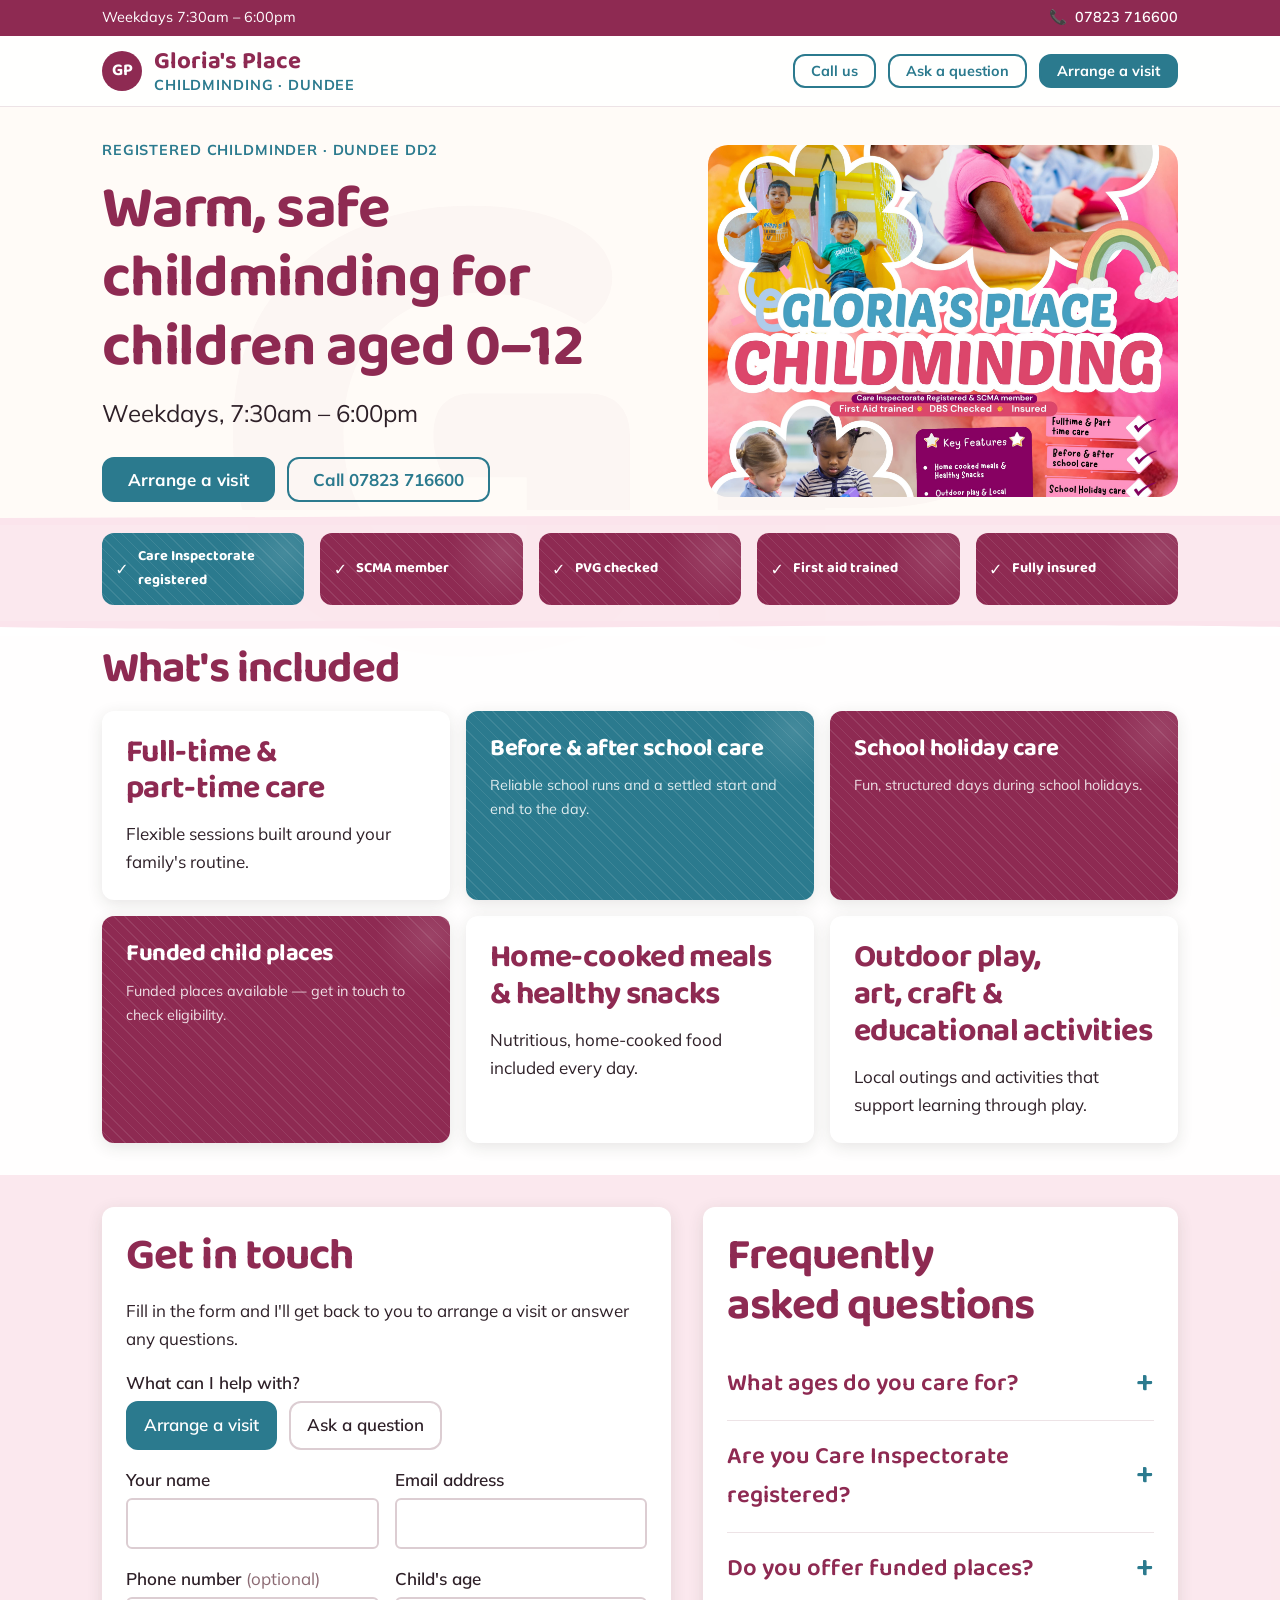
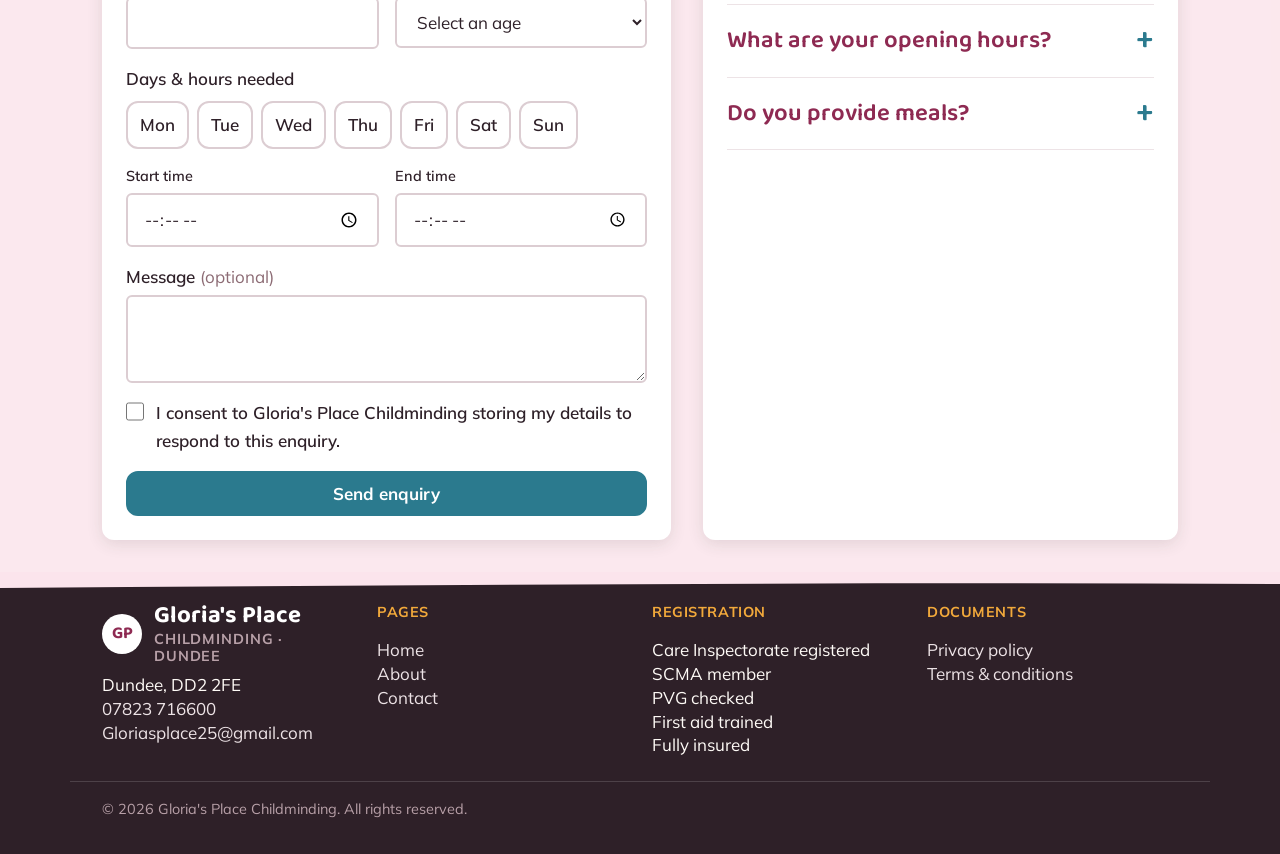
==== commit 3e141802: "Add live availability badge, remove old static one" ====
--- a/index.html
+++ b/index.html
@@ -477,34 +477,6 @@
       object-fit: cover;
       object-position: center;
       border-radius: var(--radius-lg);
-    }
-
-    /* --------------------------------------------------------------------------
-       Availability card
-       -------------------------------------------------------------------------- */
-    .availability-card {
-      display: inline-flex;
-      align-items: center;
-      gap: var(--space-3);
-      background: #fff;
-      border-radius: var(--radius-md);
-      box-shadow: var(--shadow);
-      padding: var(--space-4) var(--space-5);
-      flex-wrap: wrap;
-    }
-
-    .availability-dot {
-      width: 10px;
-      height: 10px;
-      border-radius: 50%;
-      background: var(--teal);
-      flex-shrink: 0;
-    }
-
-    .availability-updated {
-      color: var(--n-500);
-      font-size: var(--step--1);
-      width: 100%;
     }
 
     /* --------------------------------------------------------------------------
@@ -1050,20 +1022,6 @@
       </div>
     </section>
 
-    <!-- ==========================================================================
-         Availability
-         ========================================================================== -->
-    <section class="band" id="availability-section">
-      <div class="wrap">
-        <h2 class="visually-hidden" id="availability-heading">Current availability</h2>
-        <div id="availability" class="availability-card" role="status" aria-live="polite" aria-labelledby="availability-heading">
-          <span class="availability-dot" aria-hidden="true"></span>
-          <p><strong>Accepting enquiries</strong> for full-time, part-time and before/after school places.</p>
-          <p class="availability-updated">Last updated: <time datetime="2026-08-01">1 August 2026</time></p>
-        </div>
-      </div>
-    </section>
-
     <svg class="divider divider--about" viewBox="0 0 1440 60" preserveAspectRatio="none" aria-hidden="true" style="background-color: var(--cream);">
       <path d="M0,32 C480,26 960,20 1440,24 L1440,60 L0,60 Z" style="fill: var(--blush);"></path>
     </svg>
@@ -1164,6 +1122,7 @@
       <div class="wrap contact-faq">
         <div class="contact-faq__form">
           <h2>Get in touch</h2>
+          <p id="live-availability-badge" class="availability-badge" role="status" aria-live="polite" hidden></p>
           <p>Fill in the form and I'll get back to you to arrange a visit or answer any questions.</p>
 
           <form class="enquiry-form" action="#" method="post" novalidate>
@@ -1196,7 +1155,7 @@
               <span class="form-error" id="phone-error">Please enter a valid phone number.</span>
             </div>
 
-            <div class="field">
+            <div class="field" data-visit-only>
               <label for="child-age">Child's age</label>
               <select id="child-age" name="child-age" aria-describedby="child-age-error" required>
                 <option value="">Select an age</option>
@@ -1209,7 +1168,7 @@
               <span class="form-error" id="child-age-error">Please select your child's age.</span>
             </div>
 
-            <fieldset class="field field--full field--days-hours">
+            <fieldset class="field field--full field--days-hours" data-visit-only>
               <legend>Days &amp; hours needed</legend>
 
               <div class="day-choices">
@@ -1251,7 +1210,7 @@
             </fieldset>
 
             <div class="field field--full">
-              <label for="message">Message <span class="field-optional">(optional)</span></label>
+              <label for="message">Message <span class="field-optional" id="message-optional">(optional)</span></label>
               <textarea id="message" name="message" aria-describedby="message-error"></textarea>
               <span class="form-error" id="message-error">There's a problem with your message.</span>
             </div>
@@ -1443,5 +1402,50 @@
     });
   })();
   </script>
+  <script>
+  (function () {
+    "use strict";
+
+    var SUPABASE_URL = "https://kbblexnmskeqhafbdxnx.supabase.co";
+    var SUPABASE_ANON_KEY = "eyJhbGciOiJIUzI1NiIsInR5cCI6IkpXVCJ9.eyJpc3MiOiJzdXBhYmFzZSIsInJlZiI6ImtiYmxleG5tc2tlcWhhZmJkeG54Iiwicm9sZSI6ImFub24iLCJpYXQiOjE3ODczNDQ3NjcsImV4cCI6MjEwMjkyMDc2N30.W_TTpvBhGNIcuWMBy1476HAc5oC0QTpnkjOVEPyGtko";
+
+    var STATUS_CLASSES = {
+      "Accepting enquiries": "availability-badge--accepting",
+      "Limited spots": "availability-badge--limited",
+      "Full": "availability-badge--full",
+      "Not currently available": "availability-badge--unavailable"
+    };
+
+    var badge = document.getElementById("live-availability-badge");
+    if (!badge) return;
+
+    fetch(SUPABASE_URL + "/rest/v1/site_settings?select=availability_status&id=eq.1", {
+      headers: {
+        "apikey": SUPABASE_ANON_KEY,
+        "Authorization": "Bearer " + SUPABASE_ANON_KEY
+      }
+    })
+      .then(function (response) {
+        if (!response.ok) {
+          throw new Error("Supabase request failed (" + response.status + ")");
+        }
+        return response.json();
+      })
+      .then(function (rows) {
+        var status = rows && rows[0] && rows[0].availability_status;
+        var statusClass = status && STATUS_CLASSES[status];
+        if (!statusClass) {
+          throw new Error("Unrecognized availability_status: " + status);
+        }
+
+        badge.textContent = status;
+        badge.classList.add(statusClass);
+        badge.hidden = false;
+      })
+      .catch(function (error) {
+        console.error("Availability badge fetch failed:", error);
+      });
+  })();
+  </script>
 </body>
 </html>
--- a/css/styles.css
+++ b/css/styles.css
@@ -30,6 +30,10 @@
   --error-tint: #f8e2de; /* error message background */
   --success: #3f7a4e; /* form success confirmation, desaturated green to match palette */
   --success-tint: #e3ede3; /* success message background */
+  --gold: #8a5c14; /* amber accent, e.g. "limited spots" status */
+  --gold-tint: #faf0da; /* amber status background */
+  --coral: #b8501f; /* orange accent, e.g. "full" status */
+  --coral-tint: #fbe6da; /* orange status background */
 
   /* Neutral scale — tinted from --ink rather than pure grey */
   --n-100: #f7f1f3; /* faint fills */
@@ -327,22 +331,10 @@
   }
 }
 
-/* The hero's own bottom padding plus the availability band's top padding
-   stack up with no divider between them (same cream background both
-   sides), so the card ends up much further from the CTA buttons above it
-   than it needs to be. Tighten both sides, plus the card's own heading-
-   to-content margin (its heading is visually-hidden, so that margin was
-   only ever adding dead space here, not separating visible content). */
+/* Tighten the hero's bottom padding so its CTA buttons sit closer to the
+   wave divider below, rather than the section's default full padding. */
 #top {
   padding-bottom: var(--space-2);
-}
-
-#availability-section {
-  padding-top: var(--space-2);
-}
-
-#availability {
-  margin-top: var(--space-2);
 }
 
 /* Half-padding variant for sections that need less breathing room */
@@ -378,8 +370,7 @@
    margin would just be dead space on top of .band--tight's own padding. */
 .card-grid,
 .faq-list,
-.enquiry-form,
-.availability-card {
+.enquiry-form {
   margin-top: var(--space-4);
 }
 
@@ -742,6 +733,54 @@
   color: var(--error);
 }
 
+/* Live availability badge — fetched from Supabase on page load, see the
+   inline script near the end of index.html. Hidden by default and only
+   revealed once a recognized status value comes back, so a failed fetch
+   just leaves no badge rather than an error or stale placeholder. */
+.availability-badge {
+  display: inline-flex;
+  align-items: center;
+  gap: var(--space-2);
+  margin-top: var(--space-3);
+  padding: var(--space-2) var(--space-4);
+  border-radius: 999px;
+  font-size: var(--step--1);
+  font-weight: 700;
+}
+
+.availability-badge[hidden] {
+  display: none;
+}
+
+.availability-badge::before {
+  content: "";
+  width: 8px;
+  height: 8px;
+  border-radius: 50%;
+  background: currentColor;
+  flex-shrink: 0;
+}
+
+.availability-badge--accepting {
+  background: var(--success-tint);
+  color: var(--success);
+}
+
+.availability-badge--limited {
+  background: var(--gold-tint);
+  color: var(--gold);
+}
+
+.availability-badge--full {
+  background: var(--coral-tint);
+  color: var(--coral);
+}
+
+.availability-badge--unavailable {
+  background: var(--n-100);
+  color: var(--n-600);
+}
+
 /* --------------------------------------------------------------------------
    Footer
    -------------------------------------------------------------------------- */
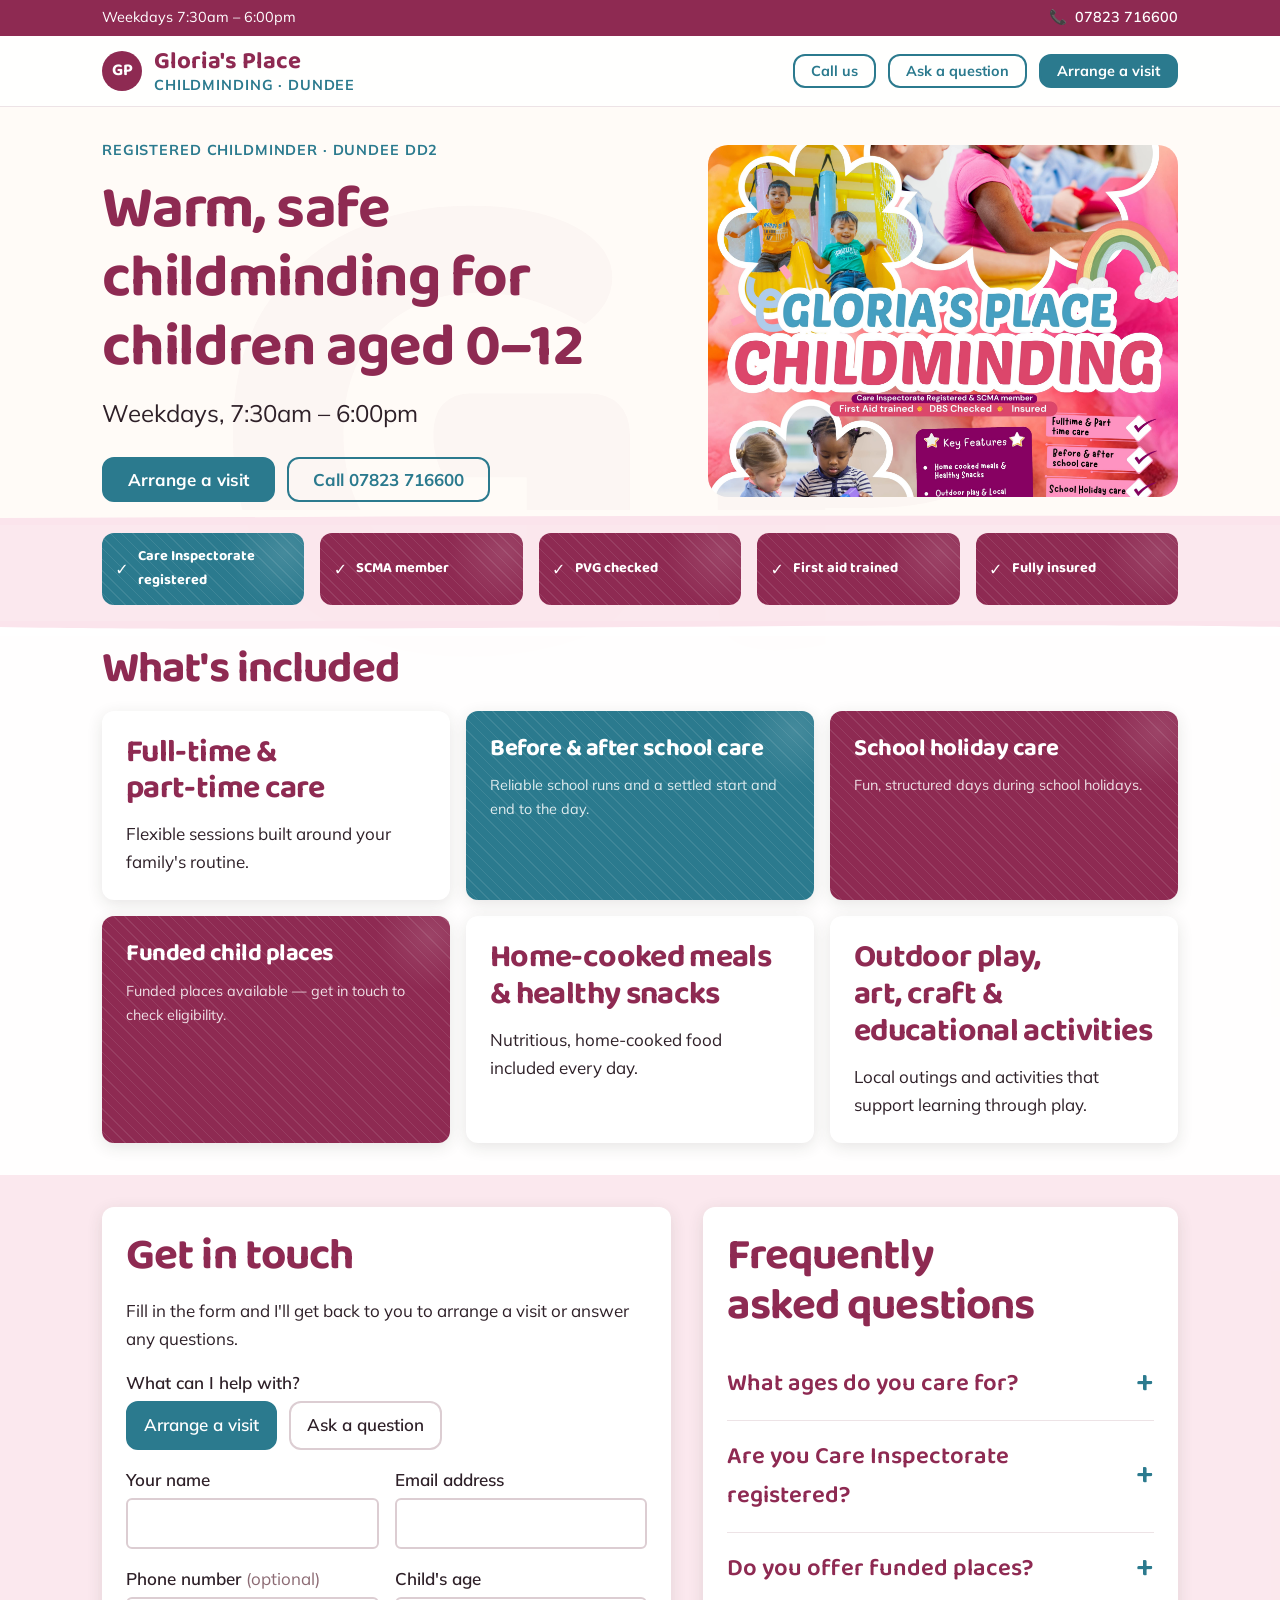
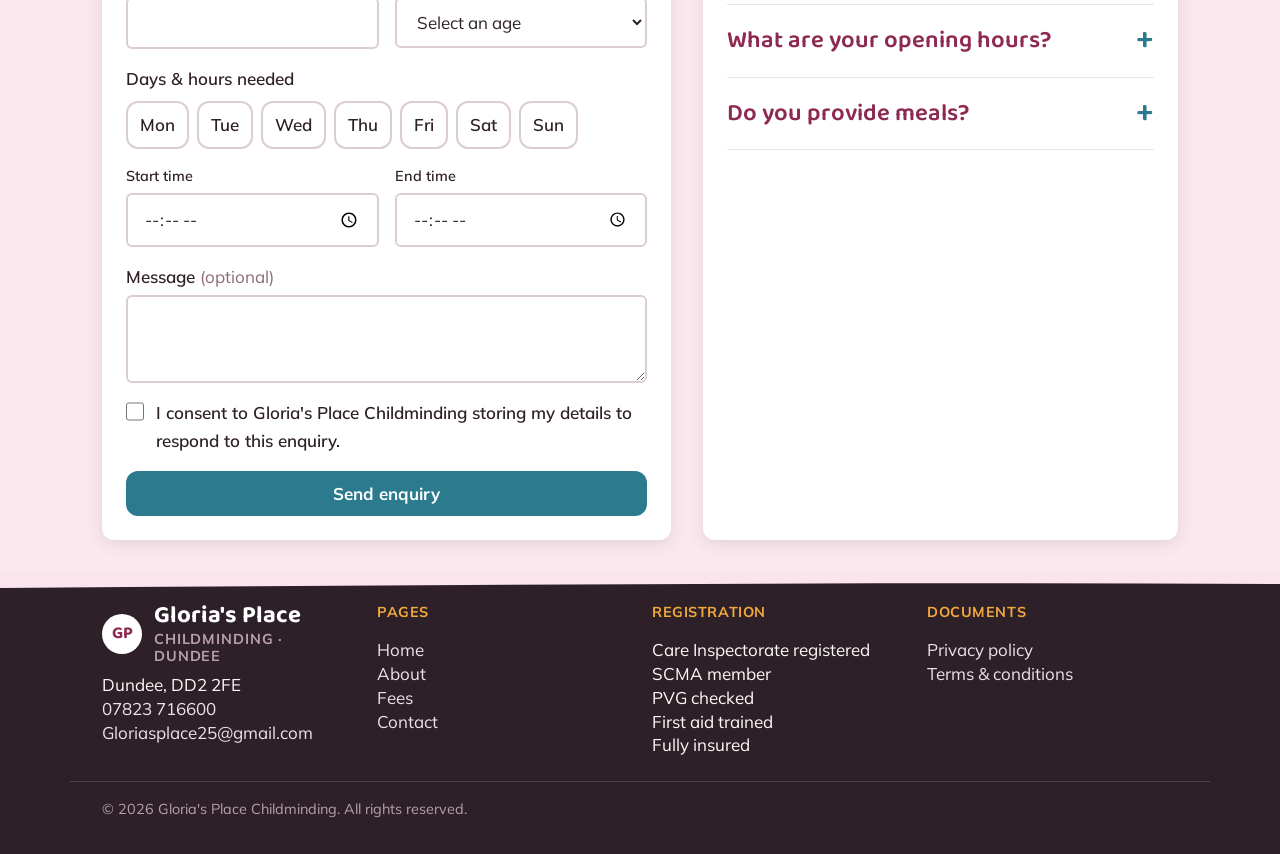
==== commit bb5857a5: "Add About/Fees/Contact pages, robots.txt, and sitemap.xml; fix nav/footer links" ====
--- a/index.html
+++ b/index.html
@@ -6,6 +6,10 @@
   <title>Gloria's Place Childminding | Registered Childminder in Dundee DD2</title>
   <meta name="description" content="Gloria's Place Childminding is a Care Inspectorate registered childminder in Dundee DD2, offering warm, safe full-time, part-time, before/after school and holiday care for children aged 0–12.">
   <link rel="canonical" href="https://www.gloriasplacechildminding.com/">
+
+  <!-- Favicon -->
+  <link rel="icon" href="/favicon.ico" sizes="any">
+  <link rel="apple-touch-icon" href="/apple-touch-icon.png">
 
   <!-- Open Graph -->
   <meta property="og:type" content="website">
@@ -968,10 +972,11 @@
 
             <ul class="nav-links">
               <li><a href="#top">Home</a></li>
-              <li><a href="#about">About</a></li>
+              <li><a href="about.html">About</a></li>
               <li><a href="#included">What's included</a></li>
+              <li><a href="fees.html">Fees</a></li>
               <li><a href="#faq">Questions</a></li>
-              <li><a href="#enquiry">Contact</a></li>
+              <li><a href="contact.html">Contact</a></li>
             </ul>
 
             <div class="nav-actions">
@@ -1282,8 +1287,9 @@
         <p class="footer__heading">Pages</p>
         <ul class="footer__links-list">
           <li><a href="#top">Home</a></li>
-          <li><a href="#about">About</a></li>
-          <li><a href="#enquiry">Contact</a></li>
+          <li><a href="about.html">About</a></li>
+          <li><a href="fees.html">Fees</a></li>
+          <li><a href="contact.html">Contact</a></li>
         </ul>
       </div>
 
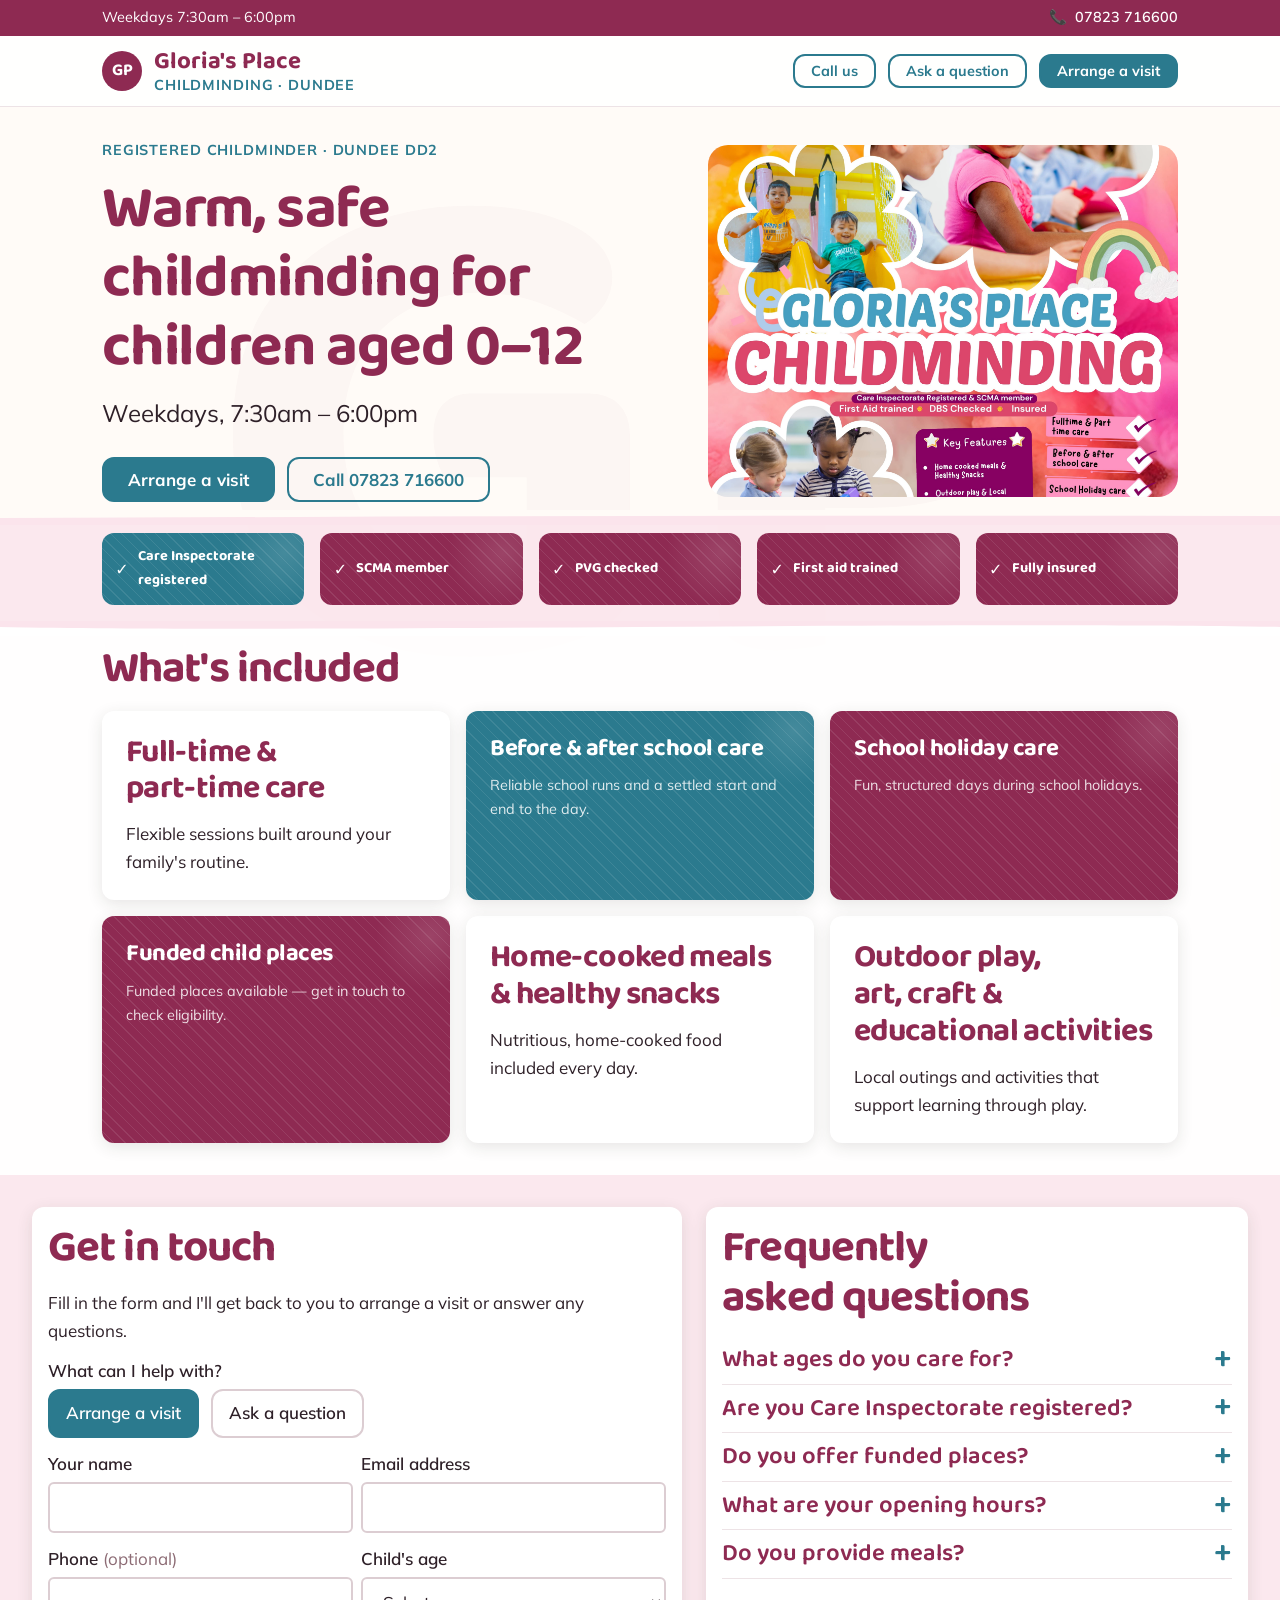
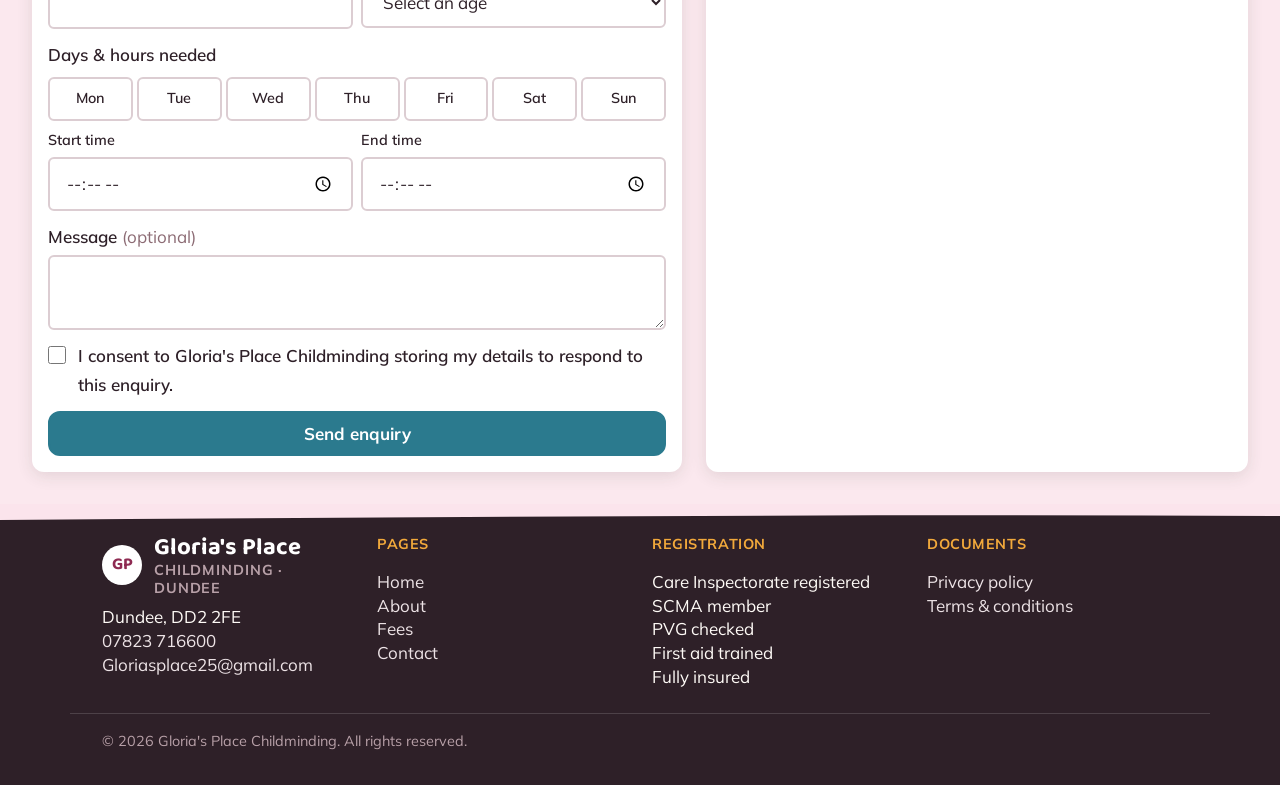
==== commit f631fe75: "Compact enquiry form and FAQ accordion: field pairing, tighter spacing, 44px tap targets" ====
--- a/index.html
+++ b/index.html
@@ -578,21 +578,21 @@
        -------------------------------------------------------------------------- */
     .contact-faq {
       display: grid;
-      gap: var(--space-6);
+      gap: var(--space-5);
     }
 
     .contact-faq__form,
     .contact-faq__faq {
       background: #fff;
       border-radius: var(--radius-md);
-      padding: var(--space-5);
+      padding: var(--space-4);
       box-shadow: var(--shadow);
     }
 
     @media (max-width: 639.98px) {
       .contact-faq__form,
       .contact-faq__faq {
-        padding: var(--space-4);
+        padding: var(--space-3);
       }
     }
 
@@ -603,13 +603,28 @@
         /* Stretch (not start) so both cards match height */
         align-items: stretch;
       }
+
+      /* Wider than the site's usual 1140px .wrap cap — this section is the
+         only one with dense two-column form content, so it benefits from
+         extra horizontal room to wrap into fewer, shorter rows instead of
+         staying narrow and tall. #enquiry .wrap (specificity 1,1,0) beats
+         the global .wrap rule (0,1,0) regardless of source order. */
+      #enquiry .wrap {
+        max-width: 1320px;
+      }
     }
 
     .faq-item {
       border-bottom: 1px solid var(--n-200);
-      padding-block: var(--space-4);
-    }
-
+    }
+
+    /* Padding lives on <summary> itself, not on .faq-item — .faq-item's own
+       padding would sit outside the actual clickable/tappable element, so
+       it wouldn't count toward the tap target at all. min-height is a
+       floor: a summary whose text wraps to 2 lines just grows past it, a
+       1-line summary gets centered up to fill it — either way the real,
+       interactive element is always >= 44px (WCAG 2.5.8), not just the
+       row's visual padding around it. */
     .faq-item summary {
       display: flex;
       align-items: center;
@@ -621,6 +636,8 @@
       color: var(--berry);
       font-weight: 600;
       font-size: var(--step-1);
+      min-height: 44px;
+      padding-block: 0.25rem;
     }
 
     .faq-item summary::-webkit-details-marker {
@@ -640,27 +657,42 @@
     }
 
     .faq-item p {
+      margin-top: var(--space-2);
+      padding-bottom: var(--space-2);
+    }
+
+    /* .faq-list gets the shared .card-grid/.faq-list/.enquiry-form
+       margin-top: var(--space-4) from css/styles.css by default — tighten
+       it here (this rule's later source position wins the tie). */
+    .faq-list {
       margin-top: var(--space-3);
     }
 
     .enquiry-form {
       display: grid;
-      gap: var(--space-4);
+      gap: var(--space-3);
+      margin-top: var(--space-3);
     }
 
     .enquiry-form textarea {
-      min-height: 5.5rem;
-    }
-
-    @media (min-width: 640px) {
-      .enquiry-form {
-        grid-template-columns: 1fr 1fr;
-      }
-
-      .field--full,
-      .enquiry-submit {
-        grid-column: 1 / -1;
-      }
+      min-height: 4.5rem;
+    }
+
+    /* Pairs two related fields on one row at every width (name+email,
+       phone+child's-age) — not gated behind a breakpoint like the old
+       2-column form grid was, so mobile gets the same pairing as desktop.
+       flex-basis/min-width of 130px is the "genuinely doesn't fit" floor:
+       below roughly 2*130px+gap+card-padding (~300px viewport) the row
+       wraps to stacked instead of squeezing fields unreadably thin. */
+    .field-row {
+      display: flex;
+      flex-wrap: wrap;
+      gap: var(--space-2);
+    }
+
+    .field-row > .field {
+      flex: 1 1 130px;
+      min-width: 130px;
     }
 
     .field-optional {
@@ -738,26 +770,37 @@
       padding: 0;
     }
 
+    /* Single tight row that never wraps, even on the narrowest phones —
+       flex-wrap: nowrap plus each chip taking an equal flex share (instead
+       of a fixed min-width) means 7 chips always fit edge-to-edge on one
+       line, however narrow the card gets. Tap-target height (44px) is kept
+       via min-height; width is deliberately tight — per WCAG 2.5.8 only
+       one dimension of a target needs to reach 44px when it sits in a row
+       of similar controls, and height is that dimension here. */
     .day-choices {
       display: flex;
-      flex-wrap: wrap;
-      gap: var(--space-2);
-      margin-bottom: var(--space-4);
+      flex-wrap: nowrap;
+      gap: 4px;
+      margin-bottom: var(--space-2);
     }
 
     .day-chip {
       display: inline-flex;
       align-items: center;
       justify-content: center;
-      min-width: 3rem;
-      padding: var(--space-2) var(--space-3);
+      flex: 1 1 0%;
+      min-width: 0;
+      min-height: 44px;
+      padding: 0 2px;
       border: 2px solid var(--n-300);
-      border-radius: var(--radius-md);
+      border-radius: var(--radius-sm);
       margin-bottom: 0;
       font-weight: 600;
+      font-size: var(--step--1);
       color: var(--ink);
       cursor: pointer;
       text-align: center;
+      white-space: nowrap;
     }
 
     .day-chip:hover {
@@ -778,7 +821,7 @@
 
     .time-range {
       display: flex;
-      gap: var(--space-4);
+      gap: var(--space-2);
     }
 
     .time-range__field {
@@ -1142,35 +1185,39 @@
               </div>
             </fieldset>
 
-            <div class="field">
-              <label for="parent-name">Your name</label>
-              <input type="text" id="parent-name" name="parent-name" autocomplete="name" aria-describedby="parent-name-error" required>
-              <span class="form-error" id="parent-name-error">Please enter your name.</span>
+            <div class="field-row">
+              <div class="field">
+                <label for="parent-name">Your name</label>
+                <input type="text" id="parent-name" name="parent-name" autocomplete="name" aria-describedby="parent-name-error" required>
+                <span class="form-error" id="parent-name-error">Please enter your name.</span>
+              </div>
+
+              <div class="field">
+                <label for="email">Email address</label>
+                <input type="email" id="email" name="email" autocomplete="email" aria-describedby="email-error" required>
+                <span class="form-error" id="email-error">Please enter a valid email address.</span>
+              </div>
             </div>
 
-            <div class="field">
-              <label for="email">Email address</label>
-              <input type="email" id="email" name="email" autocomplete="email" aria-describedby="email-error" required>
-              <span class="form-error" id="email-error">Please enter a valid email address.</span>
-            </div>
-
-            <div class="field">
-              <label for="phone">Phone number <span class="field-optional">(optional)</span></label>
-              <input type="tel" id="phone" name="phone" autocomplete="tel" aria-describedby="phone-error">
-              <span class="form-error" id="phone-error">Please enter a valid phone number.</span>
-            </div>
-
-            <div class="field" data-visit-only>
-              <label for="child-age">Child's age</label>
-              <select id="child-age" name="child-age" aria-describedby="child-age-error" required>
-                <option value="">Select an age</option>
-                <option value="under-1">Under 1</option>
-                <option value="1-2">1–2 years</option>
-                <option value="3-4">3–4 years</option>
-                <option value="5-7">5–7 years</option>
-                <option value="8-12">8–12 years</option>
-              </select>
-              <span class="form-error" id="child-age-error">Please select your child's age.</span>
+            <div class="field-row">
+              <div class="field">
+                <label for="phone">Phone <span class="field-optional">(optional)</span></label>
+                <input type="tel" id="phone" name="phone" autocomplete="tel" aria-describedby="phone-error">
+                <span class="form-error" id="phone-error">Please enter a valid phone number.</span>
+              </div>
+
+              <div class="field" data-visit-only>
+                <label for="child-age">Child's age</label>
+                <select id="child-age" name="child-age" aria-describedby="child-age-error" required>
+                  <option value="">Select an age</option>
+                  <option value="under-1">Under 1</option>
+                  <option value="1-2">1–2 years</option>
+                  <option value="3-4">3–4 years</option>
+                  <option value="5-7">5–7 years</option>
+                  <option value="8-12">8–12 years</option>
+                </select>
+                <span class="form-error" id="child-age-error">Please select your child's age.</span>
+              </div>
             </div>
 
             <fieldset class="field field--full field--days-hours" data-visit-only>
@@ -1233,23 +1280,23 @@
         <div class="contact-faq__faq" id="faq">
           <h2 id="faq-heading">Frequently asked questions</h2>
           <div class="faq-list">
-            <details class="faq-item">
+            <details class="faq-item" name="faq">
               <summary>What ages do you care for?</summary>
               <p>I care for children aged 0–12, including before and after school care and school holiday care.</p>
             </details>
-            <details class="faq-item">
+            <details class="faq-item" name="faq">
               <summary>Are you Care Inspectorate registered?</summary>
               <p>Yes — I'm registered with the Care Inspectorate, a member of the Scottish Childminding Association (SCMA), PVG checked, first aid trained and fully insured.</p>
             </details>
-            <details class="faq-item">
+            <details class="faq-item" name="faq">
               <summary>Do you offer funded places?</summary>
               <p>Yes, funded child places are available — get in touch to check current availability for your child's age group.</p>
             </details>
-            <details class="faq-item">
+            <details class="faq-item" name="faq">
               <summary>What are your opening hours?</summary>
               <p>I'm open weekdays from 7:30am to 6:00pm, offering full-time and part-time care.</p>
             </details>
-            <details class="faq-item">
+            <details class="faq-item" name="faq">
               <summary>Do you provide meals?</summary>
               <p>Yes, home-cooked meals and healthy snacks are included, alongside outdoor play, local outings, and art, craft and educational activities.</p>
             </details>
